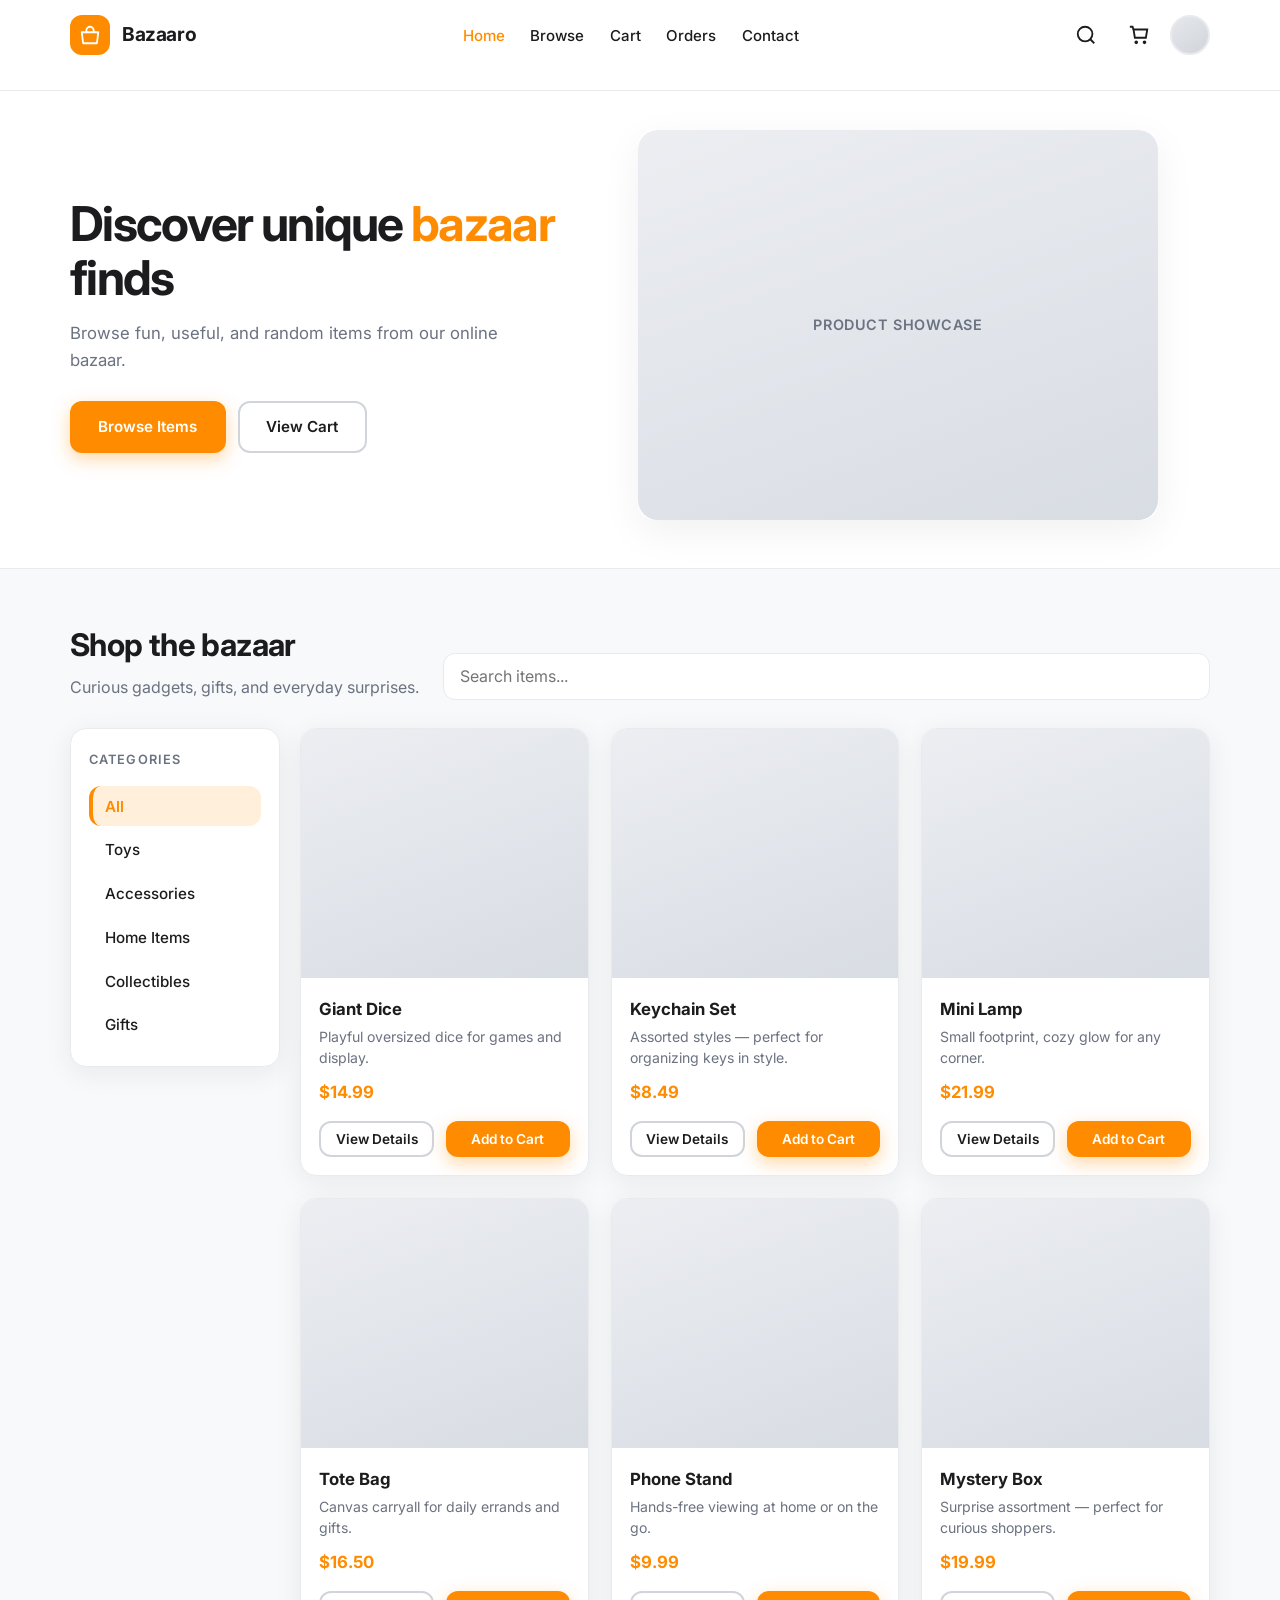
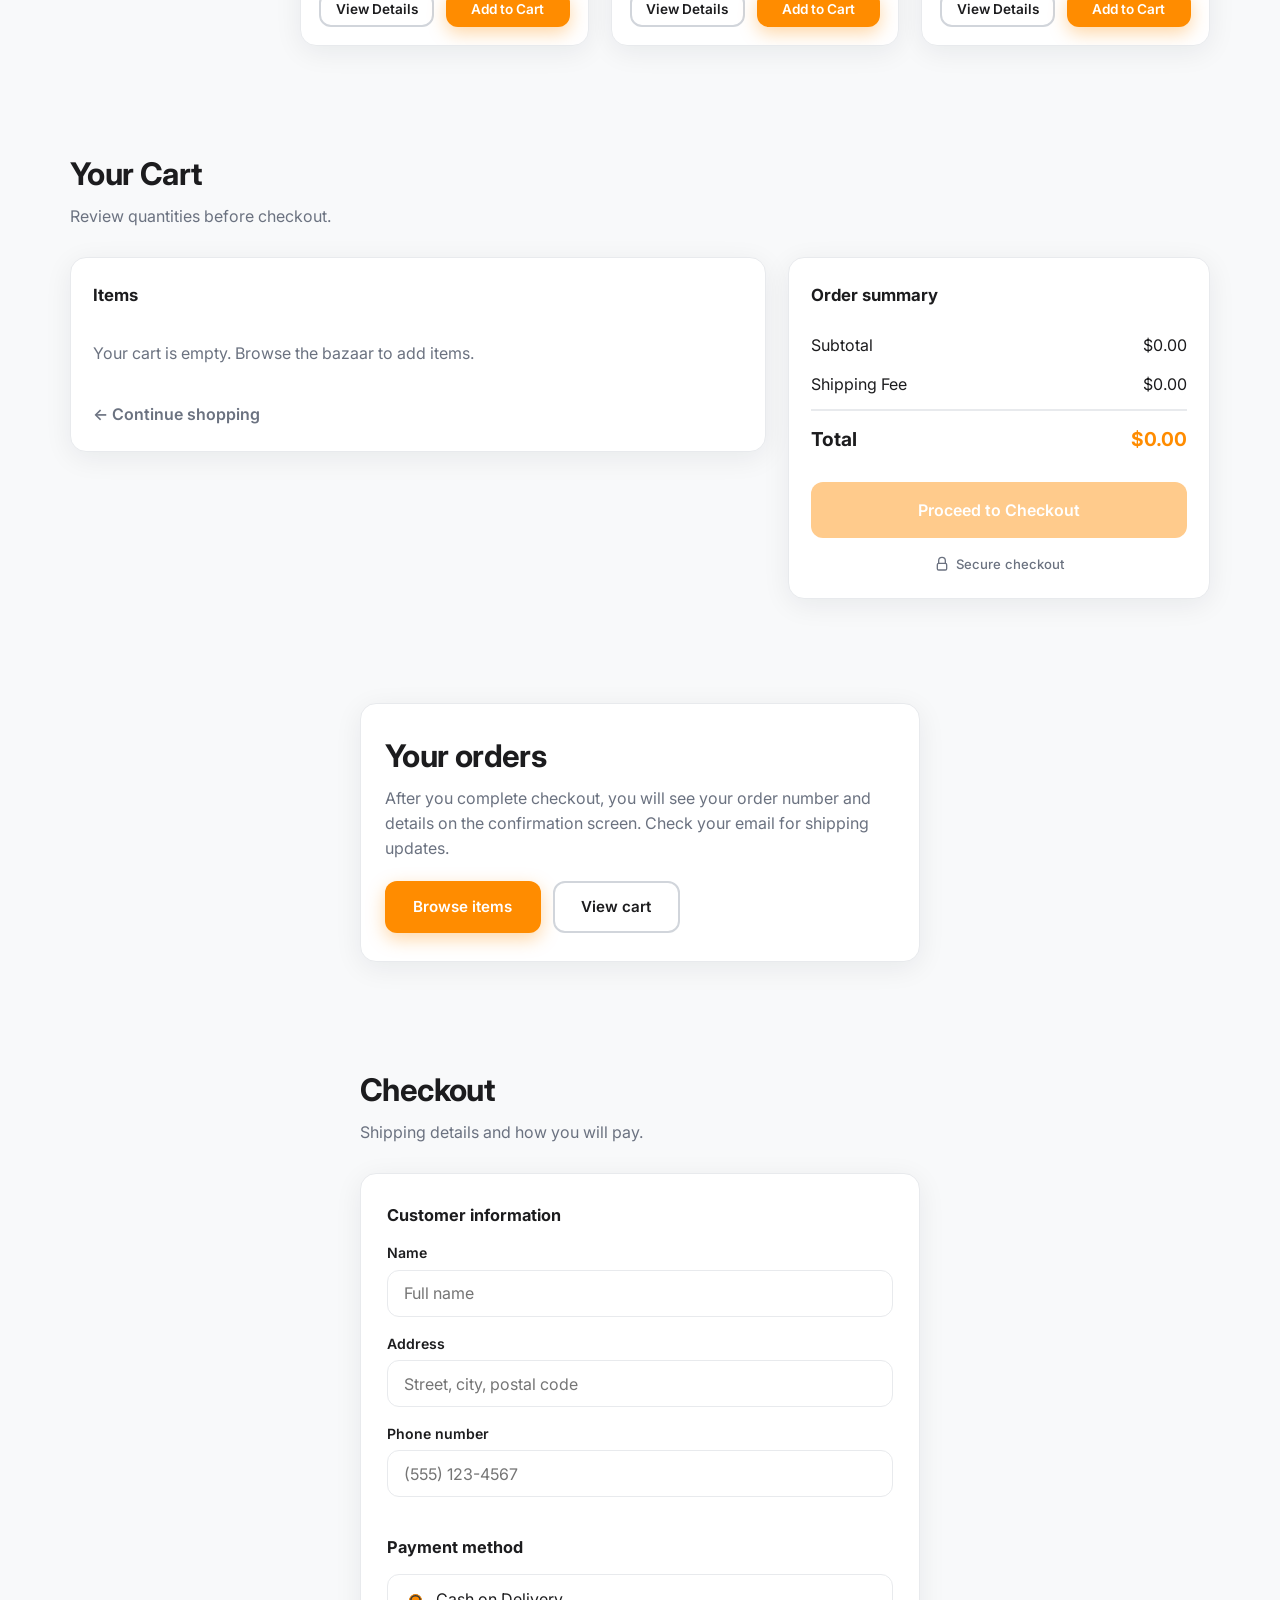
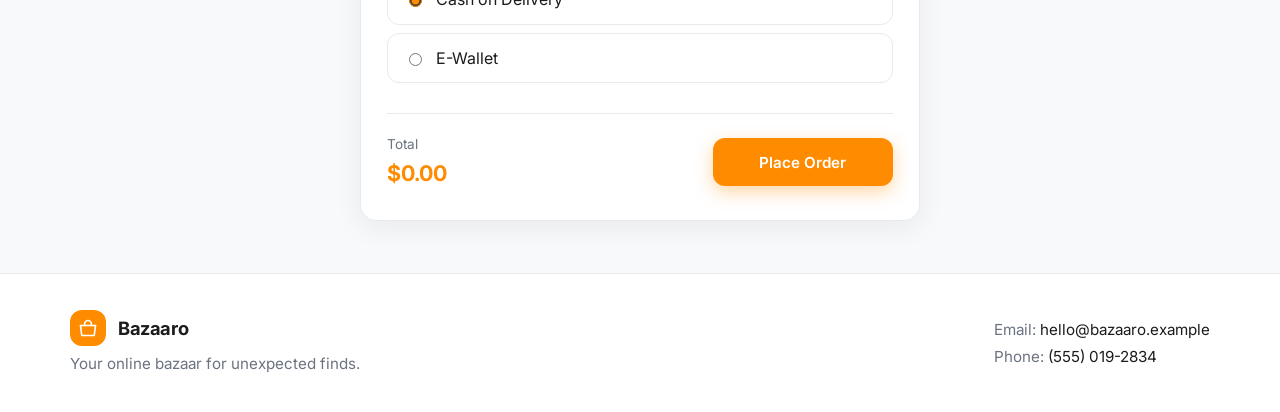
==== index.html @ d5e95b8f "first commit" ====
<!DOCTYPE html>
<html lang="en">
<head>
  <meta charset="UTF-8" />
  <meta name="viewport" content="width=device-width, initial-scale=1.0" />
  <title>Bazaaro — Online Bazaar Marketplace</title>
  <link rel="preconnect" href="https://fonts.googleapis.com" />
  <link rel="preconnect" href="https://fonts.gstatic.com" crossorigin />
  <link href="https://fonts.googleapis.com/css2?family=Inter:wght@400;500;600;700&display=swap" rel="stylesheet" />
  <link rel="stylesheet" href="css/styles.css" />
</head>
<body>
  <!-- ========== Navigation ========== -->
  <header class="site-header">
    <nav class="nav container" aria-label="Main">
      <div class="nav-row flex flex-between flex-center-y">
        <a href="#hero" class="logo-brand flex flex-center-y gap-sm" data-section="hero">
          <span class="logo-icon" aria-hidden="true">
            <svg width="22" height="22" viewBox="0 0 24 24" fill="none" xmlns="http://www.w3.org/2000/svg">
              <path d="M3 9l1.5 12h15L21 9H3z" stroke="currentColor" stroke-width="2" stroke-linejoin="round" fill="none"/>
              <path d="M8 9V7a4 4 0 118 0v2" stroke="currentColor" stroke-width="2" stroke-linecap="round" fill="none"/>
            </svg>
          </span>
          <span class="logo-text">Bazaaro</span>
        </a>

        <button type="button" class="nav-toggle" aria-label="Open menu" aria-expanded="false">
          <span class="nav-toggle-bar"></span>
          <span class="nav-toggle-bar"></span>
          <span class="nav-toggle-bar"></span>
        </button>

        <ul class="nav-links flex flex-center-y">
          <li><a href="#hero" class="nav-link nav-link--active" data-section="hero">Home</a></li>
          <li><a href="#browse" class="nav-link" data-section="browse">Browse</a></li>
          <li><a href="#cart" class="nav-link" data-section="cart">Cart</a></li>
          <li><a href="#orders" class="nav-link" data-section="orders">Orders</a></li>
          <li><a href="#contact" class="nav-link" data-section="contact">Contact</a></li>
        </ul>

        <div class="nav-actions flex flex-center-y gap-action">
          <button type="button" class="icon-btn" id="navSearchBtn" aria-label="Search products">
            <svg width="22" height="22" viewBox="0 0 24 24" fill="none" stroke="currentColor" stroke-width="2" aria-hidden="true">
              <circle cx="11" cy="11" r="8"/><path d="M21 21l-4.35-4.35"/>
            </svg>
          </button>
          <a href="#cart" class="icon-btn icon-btn--cart" data-section="cart" aria-label="Cart">
            <svg width="22" height="22" viewBox="0 0 24 24" fill="none" stroke="currentColor" stroke-width="2" aria-hidden="true">
              <path d="M6 6h15l-1.5 9h-12z"/><circle cx="9" cy="20" r="1"/><circle cx="18" cy="20" r="1"/><path d="M6 6L5 3H2"/>
            </svg>
            <span class="cart-badge hidden" id="cartBadge">0</span>
          </a>
          <span class="avatar-placeholder" title="Profile" role="img" aria-label="User profile placeholder"></span>
        </div>
      </div>
    </nav>
  </header>

  <main>
    <!-- ========== 1. Hero / Dashboard ========== -->
    <section id="hero" class="hero section section--hero">
      <div class="container">
        <div class="hero-inner flex hero-flex">
          <div class="hero-copy">
            <h1 class="hero-title">
              Discover unique <span class="text-accent">bazaar</span> finds
            </h1>
            <p class="hero-subtitle text-muted">
              Browse fun, useful, and random items from our online bazaar.
            </p>
            <div class="hero-actions flex flex-wrap gap-sm">
              <a href="#browse" class="btn btn-primary" data-section="browse">Browse Items</a>
              <a href="#cart" class="btn btn-ghost-dark" data-section="cart">View Cart</a>
            </div>
          </div>
          <div class="hero-visual-wrap">
            <div class="hero-visual card-soft">
              <div class="hero-placeholder placeholder-img" aria-hidden="true">
                <span class="hero-placeholder-label">Product showcase</span>
              </div>
            </div>
          </div>
        </div>
      </div>
    </section>

    <!-- ========== 2. Browse / Products ========== -->
    <section id="browse" class="browse section">
      <div class="container">
        <header class="section-header section-header--row flex flex-between flex-wrap gap-md flex-center-y">
          <div>
            <h2 class="section-title">Shop the bazaar</h2>
            <p class="section-desc text-muted">Curious gadgets, gifts, and everyday surprises.</p>
          </div>
          <div class="browse-toolbar flex flex-wrap gap-sm flex-grow-toolbar">
            <label class="sr-only" for="productSearch">Search products</label>
            <input type="search" id="productSearch" class="input input--search" placeholder="Search items..." autocomplete="off" />
          </div>
        </header>

        <div class="browse-layout grid browse-grid">
          <aside class="categories card-soft">
            <h3 class="categories-title">Categories</h3>
            <ul class="category-list">
              <li><button type="button" class="category-btn is-active" data-filter="all">All</button></li>
              <li><button type="button" class="category-btn" data-filter="toys">Toys</button></li>
              <li><button type="button" class="category-btn" data-filter="accessories">Accessories</button></li>
              <li><button type="button" class="category-btn" data-filter="home">Home Items</button></li>
              <li><button type="button" class="category-btn" data-filter="collectibles">Collectibles</button></li>
              <li><button type="button" class="category-btn" data-filter="gifts">Gifts</button></li>
            </ul>
          </aside>

          <div class="menu-grid grid menu-cards" id="productGrid">
            <article
              class="product-card card-soft"
              data-id="p1"
              data-category="toys"
              data-name="Giant Dice"
              data-price="14.99"
              data-desc="Oversized colorful dice — great for board-game nights, classroom fun, or quirky shelf decor. Lightweight and easy to spot across the room."
            >
              <div class="product-card-media placeholder-img placeholder-img--card" aria-hidden="true"></div>
              <div class="product-card-body">
                <h3 class="product-name">Giant Dice</h3>
                <p class="product-desc">Playful oversized dice for games and display.</p>
                <p class="product-price">$14.99</p>
                <div class="product-actions flex flex-wrap gap-sm">
                  <button type="button" class="btn btn-ghost-dark btn-sm view-details">View Details</button>
                  <button type="button" class="btn btn-primary btn-sm btn-flex add-to-cart" data-id="p1" data-name="Giant Dice" data-price="14.99">Add to Cart</button>
                </div>
              </div>
            </article>

            <article
              class="product-card card-soft"
              data-id="p2"
              data-category="accessories"
              data-name="Keychain Set"
              data-price="8.49"
              data-desc="A mixed set of durable metal and enamel keychains. Clip them to bags, keys, or lanyards — each set is a little different for that bazaar surprise."
            >
              <div class="product-card-media placeholder-img placeholder-img--card" aria-hidden="true"></div>
              <div class="product-card-body">
                <h3 class="product-name">Keychain Set</h3>
                <p class="product-desc">Assorted styles — perfect for organizing keys in style.</p>
                <p class="product-price">$8.49</p>
                <div class="product-actions flex flex-wrap gap-sm">
                  <button type="button" class="btn btn-ghost-dark btn-sm view-details">View Details</button>
                  <button type="button" class="btn btn-primary btn-sm btn-flex add-to-cart" data-id="p2" data-name="Keychain Set" data-price="8.49">Add to Cart</button>
                </div>
              </div>
            </article>

            <article
              class="product-card card-soft"
              data-id="p3"
              data-category="home"
              data-name="Mini Lamp"
              data-price="21.99"
              data-desc="Compact LED desk lamp with adjustable neck. Warm light for reading, crafting, or late-night browsing — fits small desks and nightstands."
            >
              <div class="product-card-media placeholder-img placeholder-img--card" aria-hidden="true"></div>
              <div class="product-card-body">
                <h3 class="product-name">Mini Lamp</h3>
                <p class="product-desc">Small footprint, cozy glow for any corner.</p>
                <p class="product-price">$21.99</p>
                <div class="product-actions flex flex-wrap gap-sm">
                  <button type="button" class="btn btn-ghost-dark btn-sm view-details">View Details</button>
                  <button type="button" class="btn btn-primary btn-sm btn-flex add-to-cart" data-id="p3" data-name="Mini Lamp" data-price="21.99">Add to Cart</button>
                </div>
              </div>
            </article>

            <article
              class="product-card card-soft"
              data-id="p4"
              data-category="gifts"
              data-name="Tote Bag"
              data-price="16.50"
              data-desc="Sturdy canvas tote with reinforced handles. Great for market runs, library trips, or gifting — simple design that goes with everything."
            >
              <div class="product-card-media placeholder-img placeholder-img--card" aria-hidden="true"></div>
              <div class="product-card-body">
                <h3 class="product-name">Tote Bag</h3>
                <p class="product-desc">Canvas carryall for daily errands and gifts.</p>
                <p class="product-price">$16.50</p>
                <div class="product-actions flex flex-wrap gap-sm">
                  <button type="button" class="btn btn-ghost-dark btn-sm view-details">View Details</button>
                  <button type="button" class="btn btn-primary btn-sm btn-flex add-to-cart" data-id="p4" data-name="Tote Bag" data-price="16.50">Add to Cart</button>
                </div>
              </div>
            </article>

            <article
              class="product-card card-soft"
              data-id="p5"
              data-category="accessories"
              data-name="Phone Stand"
              data-price="9.99"
              data-desc="Foldable phone stand with non-slip base. Prop your device for video calls, recipes, or streaming — folds flat for travel."
            >
              <div class="product-card-media placeholder-img placeholder-img--card" aria-hidden="true"></div>
              <div class="product-card-body">
                <h3 class="product-name">Phone Stand</h3>
                <p class="product-desc">Hands-free viewing at home or on the go.</p>
                <p class="product-price">$9.99</p>
                <div class="product-actions flex flex-wrap gap-sm">
                  <button type="button" class="btn btn-ghost-dark btn-sm view-details">View Details</button>
                  <button type="button" class="btn btn-primary btn-sm btn-flex add-to-cart" data-id="p5" data-name="Phone Stand" data-price="9.99">Add to Cart</button>
                </div>
              </div>
            </article>

            <article
              class="product-card card-soft"
              data-id="p6"
              data-category="collectibles"
              data-name="Mystery Box"
              data-price="19.99"
              data-desc="A sealed surprise box of bazaar odds and ends — small gadgets, stickers, or trinkets. Part of the fun is not knowing exactly what you will get!"
            >
              <div class="product-card-media placeholder-img placeholder-img--card" aria-hidden="true"></div>
              <div class="product-card-body">
                <h3 class="product-name">Mystery Box</h3>
                <p class="product-desc">Surprise assortment — perfect for curious shoppers.</p>
                <p class="product-price">$19.99</p>
                <div class="product-actions flex flex-wrap gap-sm">
                  <button type="button" class="btn btn-ghost-dark btn-sm view-details">View Details</button>
                  <button type="button" class="btn btn-primary btn-sm btn-flex add-to-cart" data-id="p6" data-name="Mystery Box" data-price="19.99">Add to Cart</button>
                </div>
              </div>
            </article>
          </div>
        </div>
      </div>
    </section>

    <!-- ========== 3. Product details modal ========== -->
    <div class="modal hidden" id="productModal" role="dialog" aria-modal="true" aria-labelledby="modalProductTitle" aria-hidden="true">
      <div class="modal-backdrop" id="modalBackdrop" tabindex="-1"></div>
      <div class="modal-panel card-soft">
        <button type="button" class="modal-close" id="modalClose" aria-label="Close details">&times;</button>
        <div class="modal-grid">
          <div class="modal-image placeholder-img placeholder-img--modal" id="modalImage" aria-hidden="true"></div>
          <div class="modal-content">
            <h2 class="modal-title" id="modalProductTitle">Product</h2>
            <p class="modal-desc text-muted" id="modalProductDesc"></p>
            <p class="modal-price text-accent" id="modalProductPrice"></p>
            <div class="modal-qty-row flex flex-center-y gap-sm">
              <span class="text-muted modal-qty-label">Quantity</span>
              <div class="qty-row modal-qty-controls">
                <button type="button" class="qty-btn" id="modalQtyDec" aria-label="Decrease quantity">−</button>
                <span class="qty-val" id="modalQtyVal">1</span>
                <button type="button" class="qty-btn" id="modalQtyInc" aria-label="Increase quantity">+</button>
              </div>
            </div>
            <button type="button" class="btn btn-primary btn-block" id="modalAddToCart">Add to Cart</button>
          </div>
        </div>
      </div>
    </div>

    <!-- ========== 4. Cart ========== -->
    <section id="cart" class="cart section section-alt">
      <div class="container">
        <header class="section-header">
          <h2 class="section-title">Your Cart</h2>
          <p class="section-desc text-muted">Review quantities before checkout.</p>
        </header>

        <div class="cart-layout grid cart-grid">
          <div class="cart-panel card-soft">
            <h3 class="panel-title">Items</h3>
            <ul class="cart-list" id="cartList">
              <li class="cart-empty text-muted" id="cartEmpty">Your cart is empty. Browse the bazaar to add items.</li>
            </ul>
            <a href="#browse" class="continue-browse link-back" data-section="browse">← Continue shopping</a>
          </div>

          <aside class="cart-summary card-soft">
            <h3 class="panel-title">Order summary</h3>
            <dl class="summary-rows">
              <div class="summary-row flex flex-between">
                <dt>Subtotal</dt>
                <dd id="subtotalDisplay">$0.00</dd>
              </div>
              <div class="summary-row flex flex-between">
                <dt>Shipping Fee</dt>
                <dd id="shippingDisplay">$0.00</dd>
              </div>
              <div class="summary-row summary-row--total flex flex-between">
                <dt>Total</dt>
                <dd id="totalDisplay">$0.00</dd>
              </div>
            </dl>
            <button type="button" class="btn btn-primary btn-block btn-checkout-lg" id="proceedCheckout">Proceed to Checkout</button>
            <p class="secure-checkout flex flex-center-y gap-xs">
              <svg width="16" height="16" viewBox="0 0 24 24" fill="none" stroke="currentColor" stroke-width="2" aria-hidden="true">
                <rect x="5" y="11" width="14" height="10" rx="2"/><path d="M7 11V7a5 5 0 0110 0v4"/>
              </svg>
              Secure checkout
            </p>
          </aside>
        </div>
      </div>
    </section>

    <!-- ========== 5. Orders (placeholder hub) ========== -->
    <section id="orders" class="orders section">
      <div class="container container--checkout">
        <div class="orders-card card-soft">
          <h2 class="section-title">Your orders</h2>
          <p class="text-muted orders-text">
            After you complete checkout, you will see your order number and details on the confirmation screen. Check your email for shipping updates.
          </p>
          <div class="flex flex-wrap gap-sm">
            <a href="#browse" class="btn btn-primary" data-section="browse">Browse items</a>
            <a href="#cart" class="btn btn-ghost-dark" data-section="cart">View cart</a>
          </div>
        </div>
      </div>
    </section>

    <!-- ========== 6. Checkout ========== -->
    <section id="checkout" class="checkout section section-alt">
      <div class="container container--checkout">
        <header class="section-header">
          <h2 class="section-title">Checkout</h2>
          <p class="section-desc text-muted">Shipping details and how you will pay.</p>
        </header>

        <form class="checkout-form card-soft" id="checkoutForm" novalidate>
          <fieldset class="form-fieldset">
            <legend class="fieldset-legend">Customer information</legend>
            <div class="form-group">
              <label for="customerName">Name</label>
              <input type="text" id="customerName" name="name" class="input" placeholder="Full name" required autocomplete="name" />
            </div>
            <div class="form-group">
              <label for="customerAddress">Address</label>
              <input type="text" id="customerAddress" name="address" class="input" placeholder="Street, city, postal code" required autocomplete="street-address" />
            </div>
            <div class="form-group">
              <label for="customerPhone">Phone number</label>
              <input type="tel" id="customerPhone" name="phone" class="input" placeholder="(555) 123-4567" required autocomplete="tel" />
            </div>
          </fieldset>

          <fieldset class="form-fieldset payment-fieldset">
            <legend class="fieldset-legend">Payment method</legend>
            <label class="radio-row">
              <input type="radio" name="payment" value="cash" checked />
              <span>Cash on Delivery</span>
            </label>
            <label class="radio-row">
              <input type="radio" name="payment" value="wallet" />
              <span>E-Wallet</span>
            </label>
          </fieldset>

          <div class="checkout-footer flex flex-between flex-wrap gap-md flex-center-y">
            <div class="checkout-total-pill">
              <span class="text-muted checkout-total-label">Total</span>
              <strong class="checkout-total-value text-accent" id="checkoutTotalDisplay">$0.00</strong>
            </div>
            <button type="submit" class="btn btn-primary btn-place-order">Place Order</button>
          </div>
        </form>
      </div>
    </section>

    <!-- ========== 7. Order confirmation ========== -->
    <section id="confirmation" class="confirmation section hidden" aria-live="polite">
      <div class="container container--confirm">
        <div class="confirmation-card card-soft text-center">
          <div class="confirmation-icon" aria-hidden="true">
            <svg width="36" height="36" viewBox="0 0 24 24" fill="none" stroke="currentColor" stroke-width="3" stroke-linecap="round" stroke-linejoin="round">
              <polyline points="20 6 9 17 4 12"/>
            </svg>
          </div>
          <h2 class="confirmation-title">Order Confirmed!</h2>
          <p class="confirmation-msg text-muted" id="confirmationThankYou">Thank you for shopping at Bazaaro.</p>

          <div class="order-details-box text-left">
            <h3 class="order-details-heading">Order summary</h3>
            <dl class="order-details-list">
              <div class="order-detail-row flex flex-between">
                <dt>Order number</dt>
                <dd id="orderNumberDisplay">—</dd>
              </div>
              <div class="order-detail-row flex flex-between order-detail-row--emphasis">
                <dt>Total</dt>
                <dd class="text-accent" id="confirmTotal">$0.00</dd>
              </div>
            </dl>
            <h3 class="order-details-heading order-details-heading--sub">Ship to</h3>
            <div class="confirm-customer text-muted" id="confirmCustomerBlock">
              <p id="confirmCustomerName"></p>
              <p id="confirmCustomerAddress"></p>
              <p id="confirmCustomerPhone"></p>
            </div>
          </div>

          <button type="button" class="btn btn-primary" id="backHome">Back to Home</button>
        </div>
      </div>
    </section>

    <!-- ========== Footer / Contact ========== -->
    <footer id="contact" class="footer section">
      <div class="container footer-inner flex flex-between flex-wrap gap-md flex-center-y">
        <div>
          <strong class="logo-brand logo-brand--footer flex flex-center-y gap-sm">
            <span class="logo-icon" aria-hidden="true">
              <svg width="20" height="20" viewBox="0 0 24 24" fill="none" xmlns="http://www.w3.org/2000/svg">
                <path d="M3 9l1.5 12h15L21 9H3z" stroke="currentColor" stroke-width="2" stroke-linejoin="round" fill="none"/>
                <path d="M8 9V7a4 4 0 118 0v2" stroke="currentColor" stroke-width="2" stroke-linecap="round" fill="none"/>
              </svg>
            </span>
            <span class="logo-text">Bazaaro</span>
          </strong>
          <p class="text-muted footer-tag">Your online bazaar for unexpected finds.</p>
        </div>
        <div class="footer-contact">
          <p><span class="text-muted">Email:</span> hello@bazaaro.example</p>
          <p><span class="text-muted">Phone:</span> (555) 019-2834</p>
        </div>
      </div>
    </footer>
  </main>

  <script src="js/script.js"></script>
</body>
</html>
---- css/styles.css ----
/* ============================================
   Bazaaro — bazaar / marketplace template
   White cards, light gray page bg, orange accent
   ============================================ */

:root {
  --color-bg: #f8f9fa;
  --color-bg-elevated: #ffffff;
  --color-border: #e8eaed;
  --color-text: #1c1c1e;
  --color-muted: #6b7280;
  --color-accent: #ff8c00;
  --color-accent-hover: #e67e00;
  --color-accent-soft: rgba(255, 140, 0, 0.14);
  --color-success: #22c55e;
  --color-success-soft: #ecfdf5;
  --shadow-soft: 0 6px 28px rgba(17, 24, 39, 0.07);
  --shadow-card: 0 12px 40px rgba(17, 24, 39, 0.06);
  --radius-sm: 12px;
  --radius-md: 16px;
  --radius-lg: 20px;
  --font-sans: "Inter", system-ui, -apple-system, "Segoe UI", Roboto, sans-serif;
  /* Total fixed header height = top pad + nav row + bottom pad (used for body offset, sticky offsets) */
  --header-pad-top: 14px;
  --header-pad-bottom: 12px;
  --header-nav-min: 64px;
  --header-h: calc(var(--header-pad-top) + var(--header-nav-min) + var(--header-pad-bottom));
}

*,
*::before,
*::after {
  box-sizing: border-box;
}

html {
  scroll-behavior: smooth;
}

body {
  margin: 0;
  font-family: var(--font-sans);
  font-size: 1rem;
  line-height: 1.55;
  color: var(--color-text);
  background: var(--color-bg);
  padding-top: var(--header-h);
}

/* ---------- Utilities ---------- */
.container {
  width: min(1140px, 100% - 2rem);
  margin-inline: auto;
}

.container--narrow {
  width: min(440px, 100% - 2rem);
}

.container--checkout {
  width: min(560px, 100% - 2rem);
}

.container--confirm {
  width: min(520px, 100% - 2rem);
}

.section {
  padding-block: 3.25rem;
}

.section--hero {
  padding-block: 2.5rem 3rem;
  background: var(--color-bg-elevated);
  border-bottom: 1px solid var(--color-border);
}

.section-alt {
  background: var(--color-bg);
}

.flex {
  display: flex;
}

.flex-between {
  justify-content: space-between;
}

.flex-center-y {
  align-items: center;
}

.flex-wrap {
  flex-wrap: wrap;
}

.justify-center {
  justify-content: center;
}

.gap-sm {
  gap: 0.75rem;
}

.gap-md {
  gap: 1.5rem;
}

.gap-xs {
  gap: 0.35rem;
}

.gap-action {
  gap: 0.65rem;
}

.flex-grow-toolbar {
  flex: 1 1 260px;
  justify-content: flex-end;
  min-width: min(100%, 280px);
}

.grid {
  display: grid;
}

.text-muted {
  color: var(--color-muted);
}

.text-accent {
  color: var(--color-accent);
}

.text-center {
  text-align: center;
}

.text-left {
  text-align: left;
}

.hidden {
  display: none !important;
}

.sr-only {
  position: absolute;
  width: 1px;
  height: 1px;
  padding: 0;
  margin: -1px;
  overflow: hidden;
  clip: rect(0, 0, 0, 0);
  white-space: nowrap;
  border: 0;
}

/* ---------- Cards ---------- */
.card-soft {
  background: var(--color-bg-elevated);
  border-radius: var(--radius-md);
  box-shadow: var(--shadow-soft);
  border: 1px solid var(--color-border);
}

/* ---------- Header ---------- */
.site-header {
  position: fixed;
  top: 0;
  left: 0;
  right: 0;
  z-index: 100;
  background: rgba(255, 255, 255, 0.96);
  backdrop-filter: blur(12px);
  border-bottom: 1px solid var(--color-border);
  padding: var(--header-pad-top) 0 var(--header-pad-bottom);
}

.nav {
  min-height: var(--header-nav-min);
}

.nav-row {
  position: relative;
  width: 100%;
  display: grid;
  grid-template-columns: auto 1fr auto;
  align-items: center;
  gap: 1rem 1.5rem;
}

.logo-brand {
  text-decoration: none;
  color: inherit;
  font-weight: 700;
  font-size: 1.2rem;
  letter-spacing: -0.02em;
}

.logo-icon {
  display: inline-flex;
  align-items: center;
  justify-content: center;
  width: 40px;
  height: 40px;
  border-radius: var(--radius-sm);
  background: var(--color-accent);
  color: #fff;
}

.logo-icon svg {
  display: block;
}

.logo-text {
  color: var(--color-text);
}

.logo-brand:hover .logo-text {
  color: var(--color-accent);
}

.nav-links {
  list-style: none;
  margin: 0;
  padding: 0;
  justify-self: center;
  gap: clamp(0.75rem, 2vw, 2rem);
}

.nav-link {
  color: var(--color-text);
  text-decoration: none;
  font-weight: 500;
  font-size: 0.94rem;
}

.nav-link:hover {
  color: var(--color-accent);
}

.nav-link--active {
  color: var(--color-accent);
}

.nav-actions {
  justify-self: end;
}

.icon-btn {
  display: inline-flex;
  align-items: center;
  justify-content: center;
  width: 42px;
  height: 42px;
  border: none;
  border-radius: var(--radius-sm);
  background: transparent;
  color: var(--color-text);
  cursor: pointer;
  text-decoration: none;
  position: relative;
  transition: background 0.15s, color 0.15s;
}

.icon-btn:hover {
  background: var(--color-bg);
  color: var(--color-accent);
}

.icon-btn--cart {
  border: 1px solid transparent;
}

.cart-badge {
  position: absolute;
  top: 4px;
  right: 2px;
  min-width: 18px;
  height: 18px;
  padding: 0 5px;
  font-size: 0.65rem;
  font-weight: 700;
  line-height: 18px;
  text-align: center;
  color: #fff;
  background: var(--color-accent);
  border-radius: 999px;
}

.avatar-placeholder {
  width: 40px;
  height: 40px;
  border-radius: 50%;
  background: linear-gradient(145deg, #e5e7eb, #d1d5db);
  border: 2px solid var(--color-border);
  flex-shrink: 0;
}

.nav-toggle {
  display: none;
  flex-direction: column;
  justify-content: center;
  gap: 6px;
  padding: 0.5rem;
  background: transparent;
  border: none;
  cursor: pointer;
  grid-column: 2;
  justify-self: end;
}

.nav-toggle-bar {
  width: 22px;
  height: 2px;
  background: var(--color-text);
  border-radius: 2px;
  transition: transform 0.2s, opacity 0.2s;
}

.nav-toggle[aria-expanded="true"] .nav-toggle-bar:nth-child(1) {
  transform: translateY(8px) rotate(45deg);
}

.nav-toggle[aria-expanded="true"] .nav-toggle-bar:nth-child(2) {
  opacity: 0;
}

.nav-toggle[aria-expanded="true"] .nav-toggle-bar:nth-child(3) {
  transform: translateY(-8px) rotate(-45deg);
}

/* ---------- Buttons ---------- */
.btn {
  display: inline-flex;
  align-items: center;
  justify-content: center;
  padding: 0.78rem 1.65rem;
  font-size: 0.95rem;
  font-weight: 600;
  font-family: inherit;
  border-radius: var(--radius-sm);
  border: 2px solid transparent;
  cursor: pointer;
  text-decoration: none;
  transition: background 0.2s, color 0.2s, border-color 0.2s, box-shadow 0.2s;
}

.btn-primary {
  background: var(--color-accent);
  color: #fff;
  box-shadow: 0 6px 18px rgba(255, 140, 0, 0.35);
}

.btn-primary:hover {
  background: var(--color-accent-hover);
}

.btn-ghost-dark {
  background: var(--color-bg-elevated);
  color: var(--color-text);
  border-color: #d1d5db;
  box-shadow: none;
}

.btn-ghost-dark:hover {
  border-color: var(--color-text);
  background: var(--color-bg);
}

.btn-outline-wide {
  background: var(--color-bg-elevated);
  color: var(--color-text);
  border-color: var(--color-border);
  min-width: 200px;
  box-shadow: none;
}

.btn-outline-wide:hover {
  border-color: var(--color-accent);
  color: var(--color-accent);
}

.btn-block {
  width: 100%;
}

.btn-checkout-lg {
  padding-block: 1rem;
  font-size: 1rem;
}

.btn-place-order {
  min-width: 180px;
}

.btn:disabled {
  opacity: 0.45;
  cursor: not-allowed;
  box-shadow: none;
}

.btn-sm {
  padding: 0.5rem 0.9rem;
  font-size: 0.85rem;
}

.product-actions .btn-flex {
  flex: 1 1 auto;
  min-width: 0;
}

.link-back {
  display: inline-block;
  margin-top: 1.25rem;
  font-weight: 600;
  color: var(--color-muted);
  text-decoration: none;
}

.link-back:hover {
  color: var(--color-accent);
}

.link-text {
  margin-top: 1rem;
  padding: 0.25rem;
  font-family: inherit;
  font-size: 0.95rem;
  font-weight: 600;
  color: var(--color-accent);
  background: none;
  border: none;
  cursor: pointer;
  text-decoration: underline;
  text-underline-offset: 4px;
}

.link-text:hover {
  color: var(--color-accent-hover);
}

/* ---------- Hero ---------- */
.hero-flex {
  flex-direction: column;
  gap: 2rem;
  align-items: stretch;
}

@media (min-width: 960px) {
  .hero-flex {
    flex-direction: row;
    align-items: center;
    gap: 3rem;
  }

  .hero-copy {
    flex: 1;
    max-width: 520px;
  }

  .hero-visual-wrap {
    flex: 1;
    max-width: 520px;
  }
}

.hero-title {
  font-size: clamp(2.1rem, 4.5vw, 3rem);
  line-height: 1.12;
  letter-spacing: -0.035em;
  margin: 0 0 1rem;
  font-weight: 700;
}

.hero-subtitle {
  font-size: 1.05rem;
  max-width: 42ch;
  margin: 0 0 1.75rem;
}

.hero-visual {
  position: relative;
  padding: 0;
  overflow: visible;
  border: none;
  box-shadow: var(--shadow-card);
}

.hero-placeholder {
  display: flex;
  align-items: center;
  justify-content: center;
  width: 100%;
  border-radius: var(--radius-lg);
  aspect-ratio: 4 / 3;
  min-height: 240px;
}

.hero-placeholder-label {
  font-size: 0.9rem;
  font-weight: 600;
  color: var(--color-muted);
  letter-spacing: 0.04em;
  text-transform: uppercase;
}

/* ---------- Placeholders ---------- */
.placeholder-img {
  background: linear-gradient(160deg, #eceef2 0%, #d8dce3 100%);
}

.placeholder-img--card {
  aspect-ratio: 1.15 / 1;
  width: 100%;
  border-radius: var(--radius-sm) var(--radius-sm) 0 0;
}

.placeholder-img--modal {
  aspect-ratio: 1 / 1;
  width: 100%;
  border-radius: var(--radius-md);
  min-height: 200px;
}

/* ---------- Section headers ---------- */
.section-header {
  margin-bottom: 1.75rem;
}

.section-header--row {
  align-items: flex-end;
}

.section-title {
  font-size: clamp(1.55rem, 2.8vw, 1.95rem);
  margin: 0 0 0.35rem;
  letter-spacing: -0.02em;
  font-weight: 700;
}

.section-desc {
  margin: 0;
  max-width: 52ch;
}

/* ---------- Browse toolbar ---------- */
.browse-toolbar .input--search {
  flex: 1 1 220px;
  min-width: 0;
}

.input--select {
  flex: 0 1 200px;
  cursor: pointer;
  appearance: none;
  background-image: url("data:image/svg+xml,%3Csvg xmlns='http://www.w3.org/2000/svg' width='16' height='16' fill='%236b7280' viewBox='0 0 16 16'%3E%3Cpath d='M8 11L3 6h10l-5 5z'/%3E%3C/svg%3E");
  background-repeat: no-repeat;
  background-position: right 12px center;
  padding-right: 2.25rem;
}

/* ---------- Browse layout ---------- */
.browse-grid {
  grid-template-columns: 1fr;
  gap: 1.25rem;
}

@media (min-width: 820px) {
  .browse-grid {
    grid-template-columns: 210px 1fr;
    align-items: start;
  }

  .categories {
    position: sticky;
    top: calc(var(--header-h) + 1rem);
  }
}

.categories {
  padding: 1.35rem 1.15rem;
}

.categories-title {
  font-size: 0.8rem;
  text-transform: uppercase;
  letter-spacing: 0.08em;
  color: var(--color-muted);
  margin: 0 0 1rem;
  font-weight: 600;
}

.category-list {
  list-style: none;
  margin: 0;
  padding: 0;
  display: flex;
  flex-direction: column;
  gap: 0.25rem;
}

.category-btn {
  width: 100%;
  text-align: left;
  padding: 0.65rem 0.85rem 0.65rem 0.75rem;
  font-family: inherit;
  font-size: 0.95rem;
  font-weight: 500;
  border: none;
  border-left: 4px solid transparent;
  border-radius: var(--radius-sm);
  background: transparent;
  color: var(--color-text);
  cursor: pointer;
  transition: background 0.15s, color 0.15s, border-color 0.15s;
}

.category-btn:hover {
  background: rgba(0, 0, 0, 0.03);
}

.category-btn.is-active {
  border-left-color: var(--color-accent);
  background: var(--color-accent-soft);
  color: var(--color-accent);
  font-weight: 600;
}

.menu-cards {
  grid-template-columns: repeat(auto-fill, minmax(230px, 1fr));
  gap: 1.35rem;
}

.product-card {
  position: relative;
  padding: 0;
  overflow: hidden;
  display: flex;
  flex-direction: column;
  transition: transform 0.2s, box-shadow 0.2s;
  cursor: pointer;
}

.product-card:hover {
  transform: translateY(-4px);
  box-shadow: var(--shadow-card);
}

.product-card.is-hidden {
  display: none;
}

.product-card-body {
  padding: 1.1rem 1.15rem 1.15rem;
  display: flex;
  flex-direction: column;
  flex: 1;
}

.product-name {
  font-size: 1.05rem;
  margin: 0 0 0.35rem;
  font-weight: 700;
}

.product-desc {
  font-size: 0.88rem;
  color: var(--color-muted);
  margin: 0 0 0.65rem;
  line-height: 1.45;
  flex: 1;
}

.product-price {
  font-weight: 700;
  color: var(--color-accent);
  margin: 0 0 1rem;
  font-size: 1.05rem;
}

.product-actions {
  margin-top: auto;
}

.product-actions .btn {
  cursor: pointer;
}

/* ---------- Product modal ---------- */
.modal {
  position: fixed;
  inset: 0;
  z-index: 200;
  display: flex;
  align-items: center;
  justify-content: center;
  padding: 1rem;
}

.modal.hidden {
  display: none !important;
}

.modal-backdrop {
  position: absolute;
  inset: 0;
  background: rgba(15, 23, 42, 0.45);
  backdrop-filter: blur(4px);
}

.modal-panel {
  position: relative;
  z-index: 1;
  width: min(640px, 100%);
  max-height: calc(100vh - 2rem);
  overflow-y: auto;
  padding: 1.5rem 1.5rem 1.75rem;
}

.modal-close {
  position: absolute;
  top: 0.65rem;
  right: 0.75rem;
  width: 40px;
  height: 40px;
  border: none;
  border-radius: var(--radius-sm);
  background: var(--color-bg);
  color: var(--color-text);
  font-size: 1.5rem;
  line-height: 1;
  cursor: pointer;
  transition: background 0.15s, color 0.15s;
}

.modal-close:hover {
  background: var(--color-accent-soft);
  color: var(--color-accent);
}

.modal-grid {
  display: grid;
  gap: 1.25rem;
  padding-top: 0.5rem;
}

@media (min-width: 600px) {
  .modal-grid {
    grid-template-columns: 1fr 1fr;
    align-items: start;
  }
}

.modal-title {
  margin: 0 0 0.65rem;
  font-size: 1.35rem;
  font-weight: 700;
  letter-spacing: -0.02em;
}

.modal-desc {
  margin: 0 0 1rem;
  font-size: 0.95rem;
  line-height: 1.5;
}

.modal-price {
  font-size: 1.25rem;
  font-weight: 700;
  margin: 0 0 1rem;
}

.modal-qty-row {
  margin-bottom: 1rem;
}

.modal-qty-label {
  font-size: 0.9rem;
  font-weight: 500;
}

.modal-qty-controls {
  border: 1px solid var(--color-border);
}

/* ---------- Orders hub ---------- */
.orders-card {
  padding: 1.75rem 1.5rem;
}

.orders-text {
  margin: 0 0 1.25rem;
  max-width: 52ch;
  line-height: 1.55;
}

/* ---------- Cart ---------- */
.cart-grid {
  grid-template-columns: 1fr;
  gap: 1.35rem;
}

@media (min-width: 880px) {
  .cart-grid {
    grid-template-columns: 1.65fr 1fr;
    align-items: start;
  }
}

.cart-panel,
.cart-summary {
  padding: 1.5rem 1.35rem;
}

.panel-title {
  font-size: 1.05rem;
  margin: 0 0 1.1rem;
  font-weight: 700;
}

.cart-list {
  list-style: none;
  margin: 0;
  padding: 0;
}

.cart-empty {
  padding: 1rem 0;
}

.cart-item {
  display: grid;
  grid-template-columns: 56px 1fr auto auto auto;
  gap: 0.85rem 1rem;
  align-items: center;
  padding: 1rem 0;
  border-bottom: 1px solid var(--color-border);
}

@media (max-width: 600px) {
  .cart-item {
    grid-template-columns: 48px 1fr;
    grid-template-rows: auto auto;
  }

  .cart-item .qty-row {
    grid-column: 2;
  }

  .cart-line-total {
    grid-column: 2;
    justify-self: start;
  }

  .cart-remove {
    grid-column: 2;
    justify-self: end;
    grid-row: 1;
    align-self: start;
  }
}

.cart-item:last-child {
  border-bottom: none;
}

.cart-thumb {
  width: 56px;
  height: 56px;
  border-radius: var(--radius-sm);
  flex-shrink: 0;
}

.cart-item-info {
  min-width: 0;
}

.cart-item-name {
  font-weight: 700;
  margin: 0 0 0.2rem;
  font-size: 0.98rem;
}

.cart-item-unit {
  margin: 0;
  font-size: 0.88rem;
}

.qty-row {
  display: inline-flex;
  align-items: center;
  gap: 0.35rem;
  border: 1px solid var(--color-border);
  border-radius: var(--radius-sm);
  padding: 2px;
  background: var(--color-bg);
}

.qty-btn {
  width: 32px;
  height: 32px;
  border-radius: 8px;
  border: none;
  background: var(--color-bg-elevated);
  font-size: 1rem;
  line-height: 1;
  cursor: pointer;
  color: var(--color-text);
  transition: background 0.15s, color 0.15s;
}

.qty-btn:hover {
  background: var(--color-accent-soft);
  color: var(--color-accent);
}

.qty-val {
  min-width: 1.75rem;
  text-align: center;
  font-weight: 600;
  font-size: 0.95rem;
}

.cart-line-total {
  font-weight: 700;
  font-size: 0.98rem;
  min-width: 4rem;
  text-align: right;
}

.cart-remove {
  display: inline-flex;
  align-items: center;
  justify-content: center;
  width: 38px;
  height: 38px;
  border: none;
  border-radius: var(--radius-sm);
  background: transparent;
  color: var(--color-muted);
  cursor: pointer;
  transition: background 0.15s, color 0.15s;
}

.cart-remove:hover {
  background: rgba(239, 68, 68, 0.12);
  color: #dc2626;
}

.summary-rows {
  margin: 0 0 1.25rem;
}

.summary-row {
  padding: 0.45rem 0;
  margin: 0;
}

.summary-row dt,
.summary-row dd {
  margin: 0;
}

.summary-row--total {
  font-size: 1.2rem;
  font-weight: 700;
  padding-top: 0.85rem;
  margin-top: 0.35rem;
  border-top: 2px solid var(--color-border);
}

.summary-row--total dd {
  color: var(--color-accent);
}

.secure-checkout {
  justify-content: center;
  margin: 1rem 0 0;
  font-size: 0.82rem;
  color: var(--color-muted);
  font-weight: 500;
}

/* ---------- Checkout ---------- */
.checkout-form {
  padding: 1.85rem 1.65rem;
}

.form-fieldset {
  border: none;
  margin: 0 0 1.35rem;
  padding: 0;
}

.fieldset-legend {
  font-weight: 700;
  font-size: 1.02rem;
  margin-bottom: 0.85rem;
  padding: 0;
}

.form-group {
  margin-bottom: 1rem;
}

.form-group label {
  display: block;
  font-weight: 600;
  font-size: 0.88rem;
  margin-bottom: 0.35rem;
}

.input {
  width: 100%;
  padding: 0.78rem 1rem;
  font-size: 1rem;
  font-family: inherit;
  border: 1px solid var(--color-border);
  border-radius: var(--radius-sm);
  background: var(--color-bg-elevated);
  transition: border-color 0.15s, box-shadow 0.15s;
}

.input:focus {
  outline: none;
  border-color: var(--color-accent);
  box-shadow: 0 0 0 3px var(--color-accent-soft);
}

.payment-fieldset .radio-row {
  display: flex;
  align-items: center;
  gap: 0.65rem;
  padding: 0.75rem 1rem;
  margin-bottom: 0.5rem;
  border-radius: var(--radius-sm);
  border: 1px solid var(--color-border);
  cursor: pointer;
  transition: border-color 0.15s, background 0.15s;
}

.payment-fieldset .radio-row:hover {
  border-color: var(--color-accent);
  background: var(--color-accent-soft);
}

.payment-fieldset input[type="radio"] {
  accent-color: var(--color-accent);
}

.checkout-footer {
  margin-top: 0.5rem;
  padding-top: 1.25rem;
  border-top: 1px solid var(--color-border);
}

.checkout-total-pill {
  display: flex;
  flex-direction: column;
  gap: 0.15rem;
}

.checkout-total-label {
  font-size: 0.85rem;
}

.checkout-total-value {
  font-size: 1.35rem;
}

/* ---------- Confirmation ---------- */
.confirmation {
  padding-block: 3rem 4rem;
  background: linear-gradient(180deg, #ecfdf5 0%, var(--color-bg) 55%);
}

.confirmation-card {
  padding: 2.25rem 1.75rem;
}

.confirmation-icon {
  width: 80px;
  height: 80px;
  margin: 0 auto 1.15rem;
  border-radius: 50%;
  background: var(--color-success);
  color: #fff;
  display: flex;
  align-items: center;
  justify-content: center;
  box-shadow: 0 10px 28px rgba(34, 197, 94, 0.35);
}

.confirmation-title {
  margin: 0 0 0.5rem;
  font-size: 1.85rem;
  font-weight: 700;
}

.confirmation-msg {
  margin: 0 0 1.5rem;
}

.order-details-box {
  background: var(--color-bg);
  border: 1px solid var(--color-border);
  border-radius: var(--radius-md);
  padding: 1.15rem 1.25rem;
  margin-bottom: 1.5rem;
}

.order-details-heading {
  margin: 0 0 0.85rem;
  font-size: 0.95rem;
  font-weight: 700;
}

.order-details-list {
  margin: 0;
}

.order-detail-row {
  padding: 0.45rem 0;
  font-size: 0.94rem;
}

.order-detail-row dt {
  color: var(--color-muted);
  font-weight: 500;
}

.order-detail-row dd {
  margin: 0;
  font-weight: 600;
}

.order-detail-row--emphasis {
  padding-top: 0.65rem;
  margin-top: 0.35rem;
  border-top: 1px solid var(--color-border);
  font-size: 1.05rem;
}

.order-details-heading--sub {
  margin: 1.25rem 0 0.5rem;
  font-size: 0.85rem;
  text-transform: uppercase;
  letter-spacing: 0.06em;
  color: var(--color-muted);
}

.confirm-customer {
  font-size: 0.92rem;
  line-height: 1.5;
}

.confirm-customer p {
  margin: 0 0 0.35rem;
}

.confirmation-card .btn-primary {
  margin-top: 0.25rem;
}

.confirmation-actions {
  margin-bottom: 0.25rem;
}

.logo-brand--footer .logo-text {
  font-size: 1.15rem;
}

.logo-brand--footer .logo-icon {
  width: 36px;
  height: 36px;
}

/* ---------- Footer ---------- */
.footer {
  padding-block: 2.25rem;
  border-top: 1px solid var(--color-border);
  background: var(--color-bg-elevated);
}

.footer-tag {
  margin: 0.35rem 0 0;
  font-size: 0.95rem;
}

.footer-contact p {
  margin: 0.25rem 0;
  font-size: 0.95rem;
}

/* ---------- Mobile navigation ---------- */
@media (max-width: 900px) {
  .nav-row {
    grid-template-columns: 1fr auto auto;
    align-items: center;
    gap: 0.35rem 0.5rem;
  }

  .logo-brand {
    grid-column: 1;
    grid-row: 1;
    min-width: 0;
  }

  .nav-actions {
    grid-column: 2;
    grid-row: 1;
    justify-self: end;
    gap: 0.35rem;
  }

  .avatar-placeholder {
    display: none;
  }

  .nav-toggle {
    display: flex;
    grid-column: 3;
    grid-row: 1;
    justify-self: end;
  }

  .nav-links {
    grid-column: 1 / -1;
    grid-row: 2;
    flex-direction: column;
    align-items: stretch;
    width: 100%;
    gap: 0;
    justify-self: stretch;
    display: none;
    padding: 0.65rem 0 0.25rem;
    margin-top: 0.5rem;
    border-top: 1px solid var(--color-border);
  }

  .nav-links.is-open {
    display: flex;
  }

  .nav-links li {
    border-bottom: 1px solid var(--color-border);
  }

  .nav-links li:last-child {
    border-bottom: none;
  }

  .nav-link {
    display: block;
    padding: 0.85rem 0.25rem;
  }
}

@media (min-width: 901px) {
  .nav-toggle {
    display: none !important;
  }

  .nav-actions {
    grid-column: 3;
    grid-row: 1;
  }

  .nav-links {
    grid-column: 2;
    grid-row: 1;
  }

  .logo-brand {
    grid-column: 1;
    grid-row: 1;
  }
}
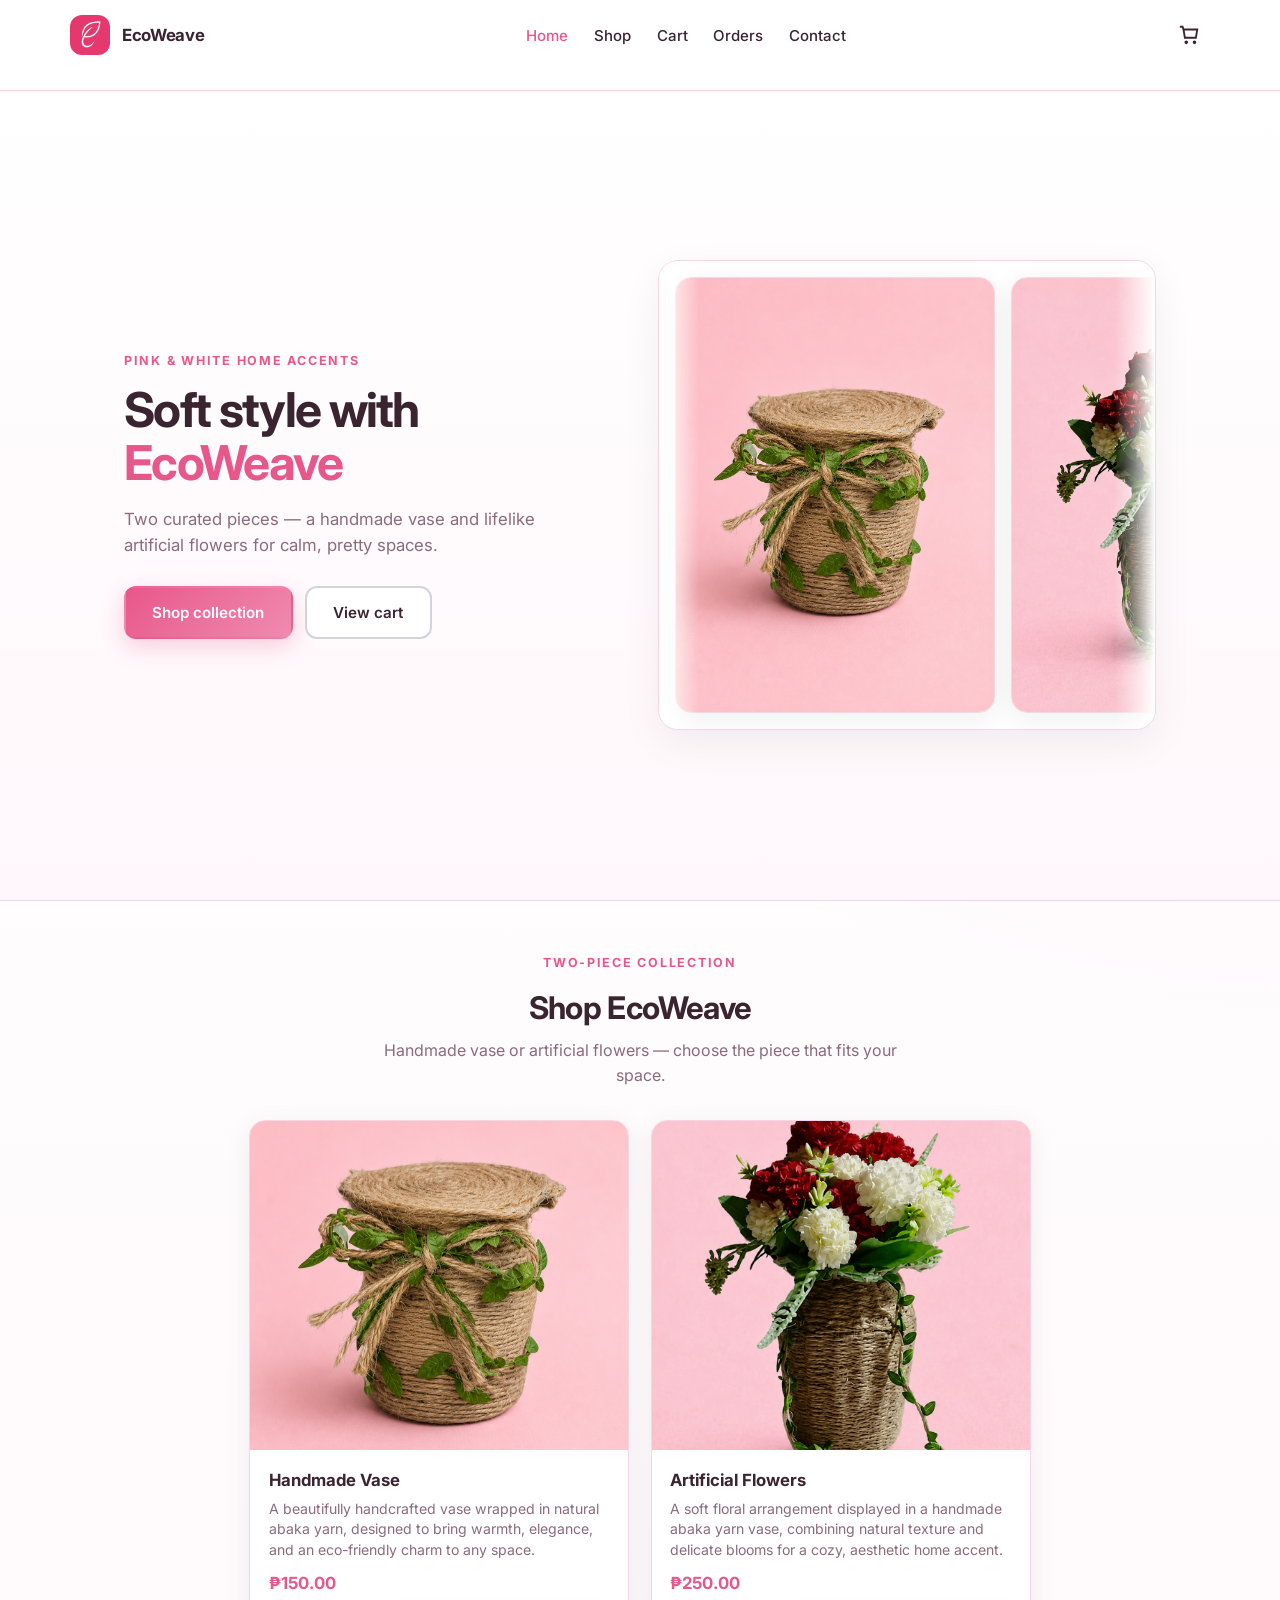
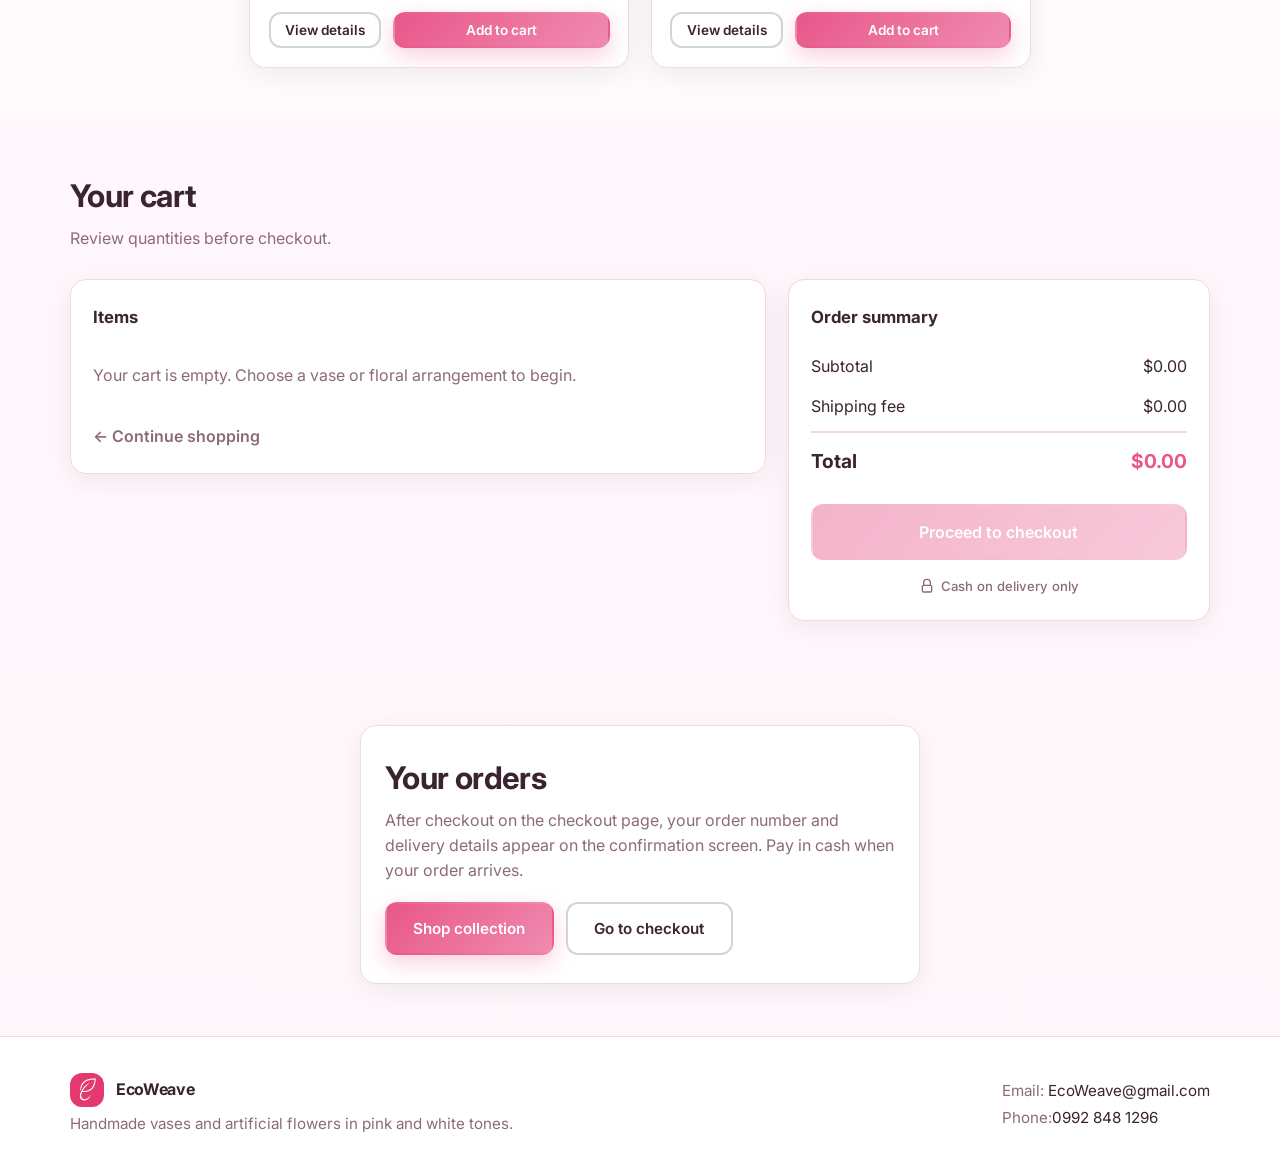
==== commit cdd726d6: "una" ====
--- a/index.html
+++ b/index.html
@@ -3,25 +3,21 @@
 <head>
   <meta charset="UTF-8" />
   <meta name="viewport" content="width=device-width, initial-scale=1.0" />
-  <title>Bazaaro — Online Bazaar Marketplace</title>
+  <title>EcoWeave — Handmade Vase &amp; Artificial Flowers</title>
+  <link rel="icon" href="assets/images/logo2.png" type="image/png" sizes="192x192" />
+  <link rel="apple-touch-icon" href="assets/images/logo2.png" />
   <link rel="preconnect" href="https://fonts.googleapis.com" />
   <link rel="preconnect" href="https://fonts.gstatic.com" crossorigin />
   <link href="https://fonts.googleapis.com/css2?family=Inter:wght@400;500;600;700&display=swap" rel="stylesheet" />
   <link rel="stylesheet" href="css/styles.css" />
 </head>
 <body>
-  <!-- ========== Navigation ========== -->
   <header class="site-header">
     <nav class="nav container" aria-label="Main">
       <div class="nav-row flex flex-between flex-center-y">
         <a href="#hero" class="logo-brand flex flex-center-y gap-sm" data-section="hero">
-          <span class="logo-icon" aria-hidden="true">
-            <svg width="22" height="22" viewBox="0 0 24 24" fill="none" xmlns="http://www.w3.org/2000/svg">
-              <path d="M3 9l1.5 12h15L21 9H3z" stroke="currentColor" stroke-width="2" stroke-linejoin="round" fill="none"/>
-              <path d="M8 9V7a4 4 0 118 0v2" stroke="currentColor" stroke-width="2" stroke-linecap="round" fill="none"/>
-            </svg>
-          </span>
-          <span class="logo-text">Bazaaro</span>
+          <img class="logo-icon" src="assets/images/logo2.png" alt="" width="40" height="40" />
+          <span class="logo-text">EcoWeave</span>
         </a>
 
         <button type="button" class="nav-toggle" aria-label="Open menu" aria-expanded="false">
@@ -32,217 +28,126 @@
 
         <ul class="nav-links flex flex-center-y">
           <li><a href="#hero" class="nav-link nav-link--active" data-section="hero">Home</a></li>
-          <li><a href="#browse" class="nav-link" data-section="browse">Browse</a></li>
+          <li><a href="#browse" class="nav-link" data-section="browse">Shop</a></li>
           <li><a href="#cart" class="nav-link" data-section="cart">Cart</a></li>
           <li><a href="#orders" class="nav-link" data-section="orders">Orders</a></li>
           <li><a href="#contact" class="nav-link" data-section="contact">Contact</a></li>
         </ul>
 
         <div class="nav-actions flex flex-center-y gap-action">
-          <button type="button" class="icon-btn" id="navSearchBtn" aria-label="Search products">
-            <svg width="22" height="22" viewBox="0 0 24 24" fill="none" stroke="currentColor" stroke-width="2" aria-hidden="true">
-              <circle cx="11" cy="11" r="8"/><path d="M21 21l-4.35-4.35"/>
-            </svg>
-          </button>
           <a href="#cart" class="icon-btn icon-btn--cart" data-section="cart" aria-label="Cart">
             <svg width="22" height="22" viewBox="0 0 24 24" fill="none" stroke="currentColor" stroke-width="2" aria-hidden="true">
               <path d="M6 6h15l-1.5 9h-12z"/><circle cx="9" cy="20" r="1"/><circle cx="18" cy="20" r="1"/><path d="M6 6L5 3H2"/>
             </svg>
             <span class="cart-badge hidden" id="cartBadge">0</span>
           </a>
-          <span class="avatar-placeholder" title="Profile" role="img" aria-label="User profile placeholder"></span>
         </div>
       </div>
     </nav>
   </header>
 
   <main>
-    <!-- ========== 1. Hero / Dashboard ========== -->
     <section id="hero" class="hero section section--hero">
-      <div class="container">
+      <div class="hero-stage">
         <div class="hero-inner flex hero-flex">
           <div class="hero-copy">
+            <p class="hero-eyebrow">Pink &amp; white home accents</p>
             <h1 class="hero-title">
-              Discover unique <span class="text-accent">bazaar</span> finds
+              Soft style with <span class="text-accent">EcoWeave</span>
             </h1>
             <p class="hero-subtitle text-muted">
-              Browse fun, useful, and random items from our online bazaar.
+              Two curated pieces — a handmade vase and lifelike artificial flowers for calm, pretty spaces.
             </p>
             <div class="hero-actions flex flex-wrap gap-sm">
-              <a href="#browse" class="btn btn-primary" data-section="browse">Browse Items</a>
-              <a href="#cart" class="btn btn-ghost-dark" data-section="cart">View Cart</a>
-            </div>
-          </div>
-          <div class="hero-visual-wrap">
-            <div class="hero-visual card-soft">
-              <div class="hero-placeholder placeholder-img" aria-hidden="true">
-                <span class="hero-placeholder-label">Product showcase</span>
-              </div>
-            </div>
-          </div>
-        </div>
-      </div>
-    </section>
-
-    <!-- ========== 2. Browse / Products ========== -->
+              <a href="#browse" class="btn btn-primary" data-section="browse">Shop collection</a>
+              <a href="#cart" class="btn btn-ghost-dark" data-section="cart">View cart</a>
+            </div>
+          </div>
+
+          <div class="hero-carousel" aria-label="Featured product photos">
+            <div class="hero-carousel-track">
+              <figure class="hero-slide card-soft">
+                <img class="hero-slide-media product-image" src="assets/images/vase.png" alt="Handmade Vase" width="320" height="400" />
+                <figcaption class="hero-slide-caption">Handmade Vase</figcaption>
+              </figure>
+              <figure class="hero-slide card-soft">
+                <img class="hero-slide-media product-image" src="assets/images/artificial%20vase.png" alt="Artificial Flowers" width="320" height="400" />
+                <figcaption class="hero-slide-caption">Artificial Flowers</figcaption>
+              </figure>
+              <figure class="hero-slide card-soft" aria-hidden="true">
+                <img class="hero-slide-media product-image" src="assets/images/vase.png" alt="" width="320" height="400" />
+                <figcaption class="hero-slide-caption">Handmade Vase</figcaption>
+              </figure>
+              <figure class="hero-slide card-soft" aria-hidden="true">
+                <img class="hero-slide-media product-image" src="assets/images/artificial%20vase.png" alt="" width="320" height="400" />
+                <figcaption class="hero-slide-caption">Artificial Flowers</figcaption>
+              </figure>
+            </div>
+          </div>
+        </div>
+      </div>
+    </section>
+
     <section id="browse" class="browse section">
       <div class="container">
-        <header class="section-header section-header--row flex flex-between flex-wrap gap-md flex-center-y">
-          <div>
-            <h2 class="section-title">Shop the bazaar</h2>
-            <p class="section-desc text-muted">Curious gadgets, gifts, and everyday surprises.</p>
-          </div>
-          <div class="browse-toolbar flex flex-wrap gap-sm flex-grow-toolbar">
-            <label class="sr-only" for="productSearch">Search products</label>
-            <input type="search" id="productSearch" class="input input--search" placeholder="Search items..." autocomplete="off" />
-          </div>
+        <header class="section-header text-center browse-intro">
+          <p class="section-eyebrow">Two-piece collection</p>
+          <h2 class="section-title">Shop EcoWeave</h2>
+          <p class="section-desc text-muted">Handmade vase or artificial flowers — choose the piece that fits your space.</p>
         </header>
 
-        <div class="browse-layout grid browse-grid">
-          <aside class="categories card-soft">
-            <h3 class="categories-title">Categories</h3>
-            <ul class="category-list">
-              <li><button type="button" class="category-btn is-active" data-filter="all">All</button></li>
-              <li><button type="button" class="category-btn" data-filter="toys">Toys</button></li>
-              <li><button type="button" class="category-btn" data-filter="accessories">Accessories</button></li>
-              <li><button type="button" class="category-btn" data-filter="home">Home Items</button></li>
-              <li><button type="button" class="category-btn" data-filter="collectibles">Collectibles</button></li>
-              <li><button type="button" class="category-btn" data-filter="gifts">Gifts</button></li>
-            </ul>
-          </aside>
-
-          <div class="menu-grid grid menu-cards" id="productGrid">
-            <article
-              class="product-card card-soft"
-              data-id="p1"
-              data-category="toys"
-              data-name="Giant Dice"
-              data-price="14.99"
-              data-desc="Oversized colorful dice — great for board-game nights, classroom fun, or quirky shelf decor. Lightweight and easy to spot across the room."
-            >
-              <div class="product-card-media placeholder-img placeholder-img--card" aria-hidden="true"></div>
-              <div class="product-card-body">
-                <h3 class="product-name">Giant Dice</h3>
-                <p class="product-desc">Playful oversized dice for games and display.</p>
-                <p class="product-price">$14.99</p>
-                <div class="product-actions flex flex-wrap gap-sm">
-                  <button type="button" class="btn btn-ghost-dark btn-sm view-details">View Details</button>
-                  <button type="button" class="btn btn-primary btn-sm btn-flex add-to-cart" data-id="p1" data-name="Giant Dice" data-price="14.99">Add to Cart</button>
-                </div>
-              </div>
-            </article>
-
-            <article
-              class="product-card card-soft"
-              data-id="p2"
-              data-category="accessories"
-              data-name="Keychain Set"
-              data-price="8.49"
-              data-desc="A mixed set of durable metal and enamel keychains. Clip them to bags, keys, or lanyards — each set is a little different for that bazaar surprise."
-            >
-              <div class="product-card-media placeholder-img placeholder-img--card" aria-hidden="true"></div>
-              <div class="product-card-body">
-                <h3 class="product-name">Keychain Set</h3>
-                <p class="product-desc">Assorted styles — perfect for organizing keys in style.</p>
-                <p class="product-price">$8.49</p>
-                <div class="product-actions flex flex-wrap gap-sm">
-                  <button type="button" class="btn btn-ghost-dark btn-sm view-details">View Details</button>
-                  <button type="button" class="btn btn-primary btn-sm btn-flex add-to-cart" data-id="p2" data-name="Keychain Set" data-price="8.49">Add to Cart</button>
-                </div>
-              </div>
-            </article>
-
-            <article
-              class="product-card card-soft"
-              data-id="p3"
-              data-category="home"
-              data-name="Mini Lamp"
-              data-price="21.99"
-              data-desc="Compact LED desk lamp with adjustable neck. Warm light for reading, crafting, or late-night browsing — fits small desks and nightstands."
-            >
-              <div class="product-card-media placeholder-img placeholder-img--card" aria-hidden="true"></div>
-              <div class="product-card-body">
-                <h3 class="product-name">Mini Lamp</h3>
-                <p class="product-desc">Small footprint, cozy glow for any corner.</p>
-                <p class="product-price">$21.99</p>
-                <div class="product-actions flex flex-wrap gap-sm">
-                  <button type="button" class="btn btn-ghost-dark btn-sm view-details">View Details</button>
-                  <button type="button" class="btn btn-primary btn-sm btn-flex add-to-cart" data-id="p3" data-name="Mini Lamp" data-price="21.99">Add to Cart</button>
-                </div>
-              </div>
-            </article>
-
-            <article
-              class="product-card card-soft"
-              data-id="p4"
-              data-category="gifts"
-              data-name="Tote Bag"
-              data-price="16.50"
-              data-desc="Sturdy canvas tote with reinforced handles. Great for market runs, library trips, or gifting — simple design that goes with everything."
-            >
-              <div class="product-card-media placeholder-img placeholder-img--card" aria-hidden="true"></div>
-              <div class="product-card-body">
-                <h3 class="product-name">Tote Bag</h3>
-                <p class="product-desc">Canvas carryall for daily errands and gifts.</p>
-                <p class="product-price">$16.50</p>
-                <div class="product-actions flex flex-wrap gap-sm">
-                  <button type="button" class="btn btn-ghost-dark btn-sm view-details">View Details</button>
-                  <button type="button" class="btn btn-primary btn-sm btn-flex add-to-cart" data-id="p4" data-name="Tote Bag" data-price="16.50">Add to Cart</button>
-                </div>
-              </div>
-            </article>
-
-            <article
-              class="product-card card-soft"
-              data-id="p5"
-              data-category="accessories"
-              data-name="Phone Stand"
-              data-price="9.99"
-              data-desc="Foldable phone stand with non-slip base. Prop your device for video calls, recipes, or streaming — folds flat for travel."
-            >
-              <div class="product-card-media placeholder-img placeholder-img--card" aria-hidden="true"></div>
-              <div class="product-card-body">
-                <h3 class="product-name">Phone Stand</h3>
-                <p class="product-desc">Hands-free viewing at home or on the go.</p>
-                <p class="product-price">$9.99</p>
-                <div class="product-actions flex flex-wrap gap-sm">
-                  <button type="button" class="btn btn-ghost-dark btn-sm view-details">View Details</button>
-                  <button type="button" class="btn btn-primary btn-sm btn-flex add-to-cart" data-id="p5" data-name="Phone Stand" data-price="9.99">Add to Cart</button>
-                </div>
-              </div>
-            </article>
-
-            <article
-              class="product-card card-soft"
-              data-id="p6"
-              data-category="collectibles"
-              data-name="Mystery Box"
-              data-price="19.99"
-              data-desc="A sealed surprise box of bazaar odds and ends — small gadgets, stickers, or trinkets. Part of the fun is not knowing exactly what you will get!"
-            >
-              <div class="product-card-media placeholder-img placeholder-img--card" aria-hidden="true"></div>
-              <div class="product-card-body">
-                <h3 class="product-name">Mystery Box</h3>
-                <p class="product-desc">Surprise assortment — perfect for curious shoppers.</p>
-                <p class="product-price">$19.99</p>
-                <div class="product-actions flex flex-wrap gap-sm">
-                  <button type="button" class="btn btn-ghost-dark btn-sm view-details">View Details</button>
-                  <button type="button" class="btn btn-primary btn-sm btn-flex add-to-cart" data-id="p6" data-name="Mystery Box" data-price="19.99">Add to Cart</button>
-                </div>
-              </div>
-            </article>
-          </div>
-        </div>
-      </div>
-    </section>
-
-    <!-- ========== 3. Product details modal ========== -->
+        <div class="menu-grid grid menu-cards menu-cards--duo" id="productGrid">
+          <article
+            class="product-card card-soft"
+            data-id="p1"
+            data-category="decor"
+            data-name="Handmade Vase"
+            data-price="45.00"
+            data-desc="A beautifully handcrafted vase wrapped in natural abaka yarn, designed to bring warmth, elegance, and an eco-friendly charm to any space."
+            data-image="assets/images/vase.png"
+          >
+            <img class="product-card-media product-image" src="assets/images/vase.png" alt="Handmade Vase" width="640" height="560" />
+            <div class="product-card-body">
+              <h3 class="product-name">Handmade Vase</h3>
+              <p class="product-desc">A beautifully handcrafted vase wrapped in natural abaka yarn, designed to bring warmth, elegance, and an eco-friendly charm to any space.</p>
+              <p class="product-price">₱150.00</p>
+              <div class="product-actions flex flex-wrap gap-sm">
+                <button type="button" class="btn btn-ghost-dark btn-sm view-details">View details</button>
+                <button type="button" class="btn btn-primary btn-sm btn-flex add-to-cart" data-id="p1" data-name="Handmade Vase" data-price="45.00">Add to cart</button>
+              </div>
+            </div>
+          </article>
+
+          <article
+            class="product-card card-soft"
+            data-id="p2"
+            data-category="florals"
+            data-name="Artificial Flowers"
+            data-price="38.00"
+            data-desc="A soft floral arrangement displayed in a handmade abaka yarn vase, combining natural texture and delicate blooms for a cozy, aesthetic home accent."
+            data-image="assets/images/artificial%20vase.png"
+          >
+            <img class="product-card-media product-image" src="assets/images/artificial%20vase.png" alt="Artificial Flowers" width="640" height="560" />
+            <div class="product-card-body">
+              <h3 class="product-name">Artificial Flowers</h3>
+              <p class="product-desc">A soft floral arrangement displayed in a handmade abaka yarn vase, combining natural texture and delicate blooms for a cozy, aesthetic home accent.</p>
+              <p class="product-price">₱250.00</p>
+              <div class="product-actions flex flex-wrap gap-sm">
+                <button type="button" class="btn btn-ghost-dark btn-sm view-details">View details</button>
+                <button type="button" class="btn btn-primary btn-sm btn-flex add-to-cart" data-id="p2" data-name="Artificial Flowers" data-price="38.00">Add to cart</button>
+              </div>
+            </div>
+          </article>
+        </div>
+      </div>
+    </section>
+
     <div class="modal hidden" id="productModal" role="dialog" aria-modal="true" aria-labelledby="modalProductTitle" aria-hidden="true">
       <div class="modal-backdrop" id="modalBackdrop" tabindex="-1"></div>
       <div class="modal-panel card-soft">
         <button type="button" class="modal-close" id="modalClose" aria-label="Close details">&times;</button>
         <div class="modal-grid">
-          <div class="modal-image placeholder-img placeholder-img--modal" id="modalImage" aria-hidden="true"></div>
+          <img class="modal-image product-image" id="modalImage" src="" alt="" width="640" height="640" />
           <div class="modal-content">
             <h2 class="modal-title" id="modalProductTitle">Product</h2>
             <p class="modal-desc text-muted" id="modalProductDesc"></p>
@@ -255,17 +160,19 @@
                 <button type="button" class="qty-btn" id="modalQtyInc" aria-label="Increase quantity">+</button>
               </div>
             </div>
-            <button type="button" class="btn btn-primary btn-block" id="modalAddToCart">Add to Cart</button>
+            <div class="modal-actions flex flex-col gap-sm">
+              <button type="button" class="btn btn-primary btn-block" id="modalAddToCart">Add to cart</button>
+              <button type="button" class="btn btn-ghost-dark btn-block" id="modalBuyNow">Buy now</button>
+            </div>
           </div>
         </div>
       </div>
     </div>
 
-    <!-- ========== 4. Cart ========== -->
     <section id="cart" class="cart section section-alt">
       <div class="container">
         <header class="section-header">
-          <h2 class="section-title">Your Cart</h2>
+          <h2 class="section-title">Your cart</h2>
           <p class="section-desc text-muted">Review quantities before checkout.</p>
         </header>
 
@@ -273,7 +180,7 @@
           <div class="cart-panel card-soft">
             <h3 class="panel-title">Items</h3>
             <ul class="cart-list" id="cartList">
-              <li class="cart-empty text-muted" id="cartEmpty">Your cart is empty. Browse the bazaar to add items.</li>
+              <li class="cart-empty text-muted" id="cartEmpty">Your cart is empty. Choose a vase or floral arrangement to begin.</li>
             </ul>
             <a href="#browse" class="continue-browse link-back" data-section="browse">← Continue shopping</a>
           </div>
@@ -286,7 +193,7 @@
                 <dd id="subtotalDisplay">$0.00</dd>
               </div>
               <div class="summary-row flex flex-between">
-                <dt>Shipping Fee</dt>
+                <dt>Shipping fee</dt>
                 <dd id="shippingDisplay">$0.00</dd>
               </div>
               <div class="summary-row summary-row--total flex flex-between">
@@ -294,137 +201,45 @@
                 <dd id="totalDisplay">$0.00</dd>
               </div>
             </dl>
-            <button type="button" class="btn btn-primary btn-block btn-checkout-lg" id="proceedCheckout">Proceed to Checkout</button>
+            <button type="button" class="btn btn-primary btn-block btn-checkout-lg" id="proceedCheckout">Proceed to checkout</button>
             <p class="secure-checkout flex flex-center-y gap-xs">
               <svg width="16" height="16" viewBox="0 0 24 24" fill="none" stroke="currentColor" stroke-width="2" aria-hidden="true">
                 <rect x="5" y="11" width="14" height="10" rx="2"/><path d="M7 11V7a5 5 0 0110 0v4"/>
               </svg>
-              Secure checkout
+              Cash on delivery only
             </p>
           </aside>
         </div>
       </div>
     </section>
 
-    <!-- ========== 5. Orders (placeholder hub) ========== -->
     <section id="orders" class="orders section">
       <div class="container container--checkout">
         <div class="orders-card card-soft">
           <h2 class="section-title">Your orders</h2>
           <p class="text-muted orders-text">
-            After you complete checkout, you will see your order number and details on the confirmation screen. Check your email for shipping updates.
+            After checkout on the checkout page, your order number and delivery details appear on the confirmation screen. Pay in cash when your order arrives.
           </p>
           <div class="flex flex-wrap gap-sm">
-            <a href="#browse" class="btn btn-primary" data-section="browse">Browse items</a>
-            <a href="#cart" class="btn btn-ghost-dark" data-section="cart">View cart</a>
-          </div>
-        </div>
-      </div>
-    </section>
-
-    <!-- ========== 6. Checkout ========== -->
-    <section id="checkout" class="checkout section section-alt">
-      <div class="container container--checkout">
-        <header class="section-header">
-          <h2 class="section-title">Checkout</h2>
-          <p class="section-desc text-muted">Shipping details and how you will pay.</p>
-        </header>
-
-        <form class="checkout-form card-soft" id="checkoutForm" novalidate>
-          <fieldset class="form-fieldset">
-            <legend class="fieldset-legend">Customer information</legend>
-            <div class="form-group">
-              <label for="customerName">Name</label>
-              <input type="text" id="customerName" name="name" class="input" placeholder="Full name" required autocomplete="name" />
-            </div>
-            <div class="form-group">
-              <label for="customerAddress">Address</label>
-              <input type="text" id="customerAddress" name="address" class="input" placeholder="Street, city, postal code" required autocomplete="street-address" />
-            </div>
-            <div class="form-group">
-              <label for="customerPhone">Phone number</label>
-              <input type="tel" id="customerPhone" name="phone" class="input" placeholder="(555) 123-4567" required autocomplete="tel" />
-            </div>
-          </fieldset>
-
-          <fieldset class="form-fieldset payment-fieldset">
-            <legend class="fieldset-legend">Payment method</legend>
-            <label class="radio-row">
-              <input type="radio" name="payment" value="cash" checked />
-              <span>Cash on Delivery</span>
-            </label>
-            <label class="radio-row">
-              <input type="radio" name="payment" value="wallet" />
-              <span>E-Wallet</span>
-            </label>
-          </fieldset>
-
-          <div class="checkout-footer flex flex-between flex-wrap gap-md flex-center-y">
-            <div class="checkout-total-pill">
-              <span class="text-muted checkout-total-label">Total</span>
-              <strong class="checkout-total-value text-accent" id="checkoutTotalDisplay">$0.00</strong>
-            </div>
-            <button type="submit" class="btn btn-primary btn-place-order">Place Order</button>
-          </div>
-        </form>
-      </div>
-    </section>
-
-    <!-- ========== 7. Order confirmation ========== -->
-    <section id="confirmation" class="confirmation section hidden" aria-live="polite">
-      <div class="container container--confirm">
-        <div class="confirmation-card card-soft text-center">
-          <div class="confirmation-icon" aria-hidden="true">
-            <svg width="36" height="36" viewBox="0 0 24 24" fill="none" stroke="currentColor" stroke-width="3" stroke-linecap="round" stroke-linejoin="round">
-              <polyline points="20 6 9 17 4 12"/>
-            </svg>
-          </div>
-          <h2 class="confirmation-title">Order Confirmed!</h2>
-          <p class="confirmation-msg text-muted" id="confirmationThankYou">Thank you for shopping at Bazaaro.</p>
-
-          <div class="order-details-box text-left">
-            <h3 class="order-details-heading">Order summary</h3>
-            <dl class="order-details-list">
-              <div class="order-detail-row flex flex-between">
-                <dt>Order number</dt>
-                <dd id="orderNumberDisplay">—</dd>
-              </div>
-              <div class="order-detail-row flex flex-between order-detail-row--emphasis">
-                <dt>Total</dt>
-                <dd class="text-accent" id="confirmTotal">$0.00</dd>
-              </div>
-            </dl>
-            <h3 class="order-details-heading order-details-heading--sub">Ship to</h3>
-            <div class="confirm-customer text-muted" id="confirmCustomerBlock">
-              <p id="confirmCustomerName"></p>
-              <p id="confirmCustomerAddress"></p>
-              <p id="confirmCustomerPhone"></p>
-            </div>
-          </div>
-
-          <button type="button" class="btn btn-primary" id="backHome">Back to Home</button>
-        </div>
-      </div>
-    </section>
-
-    <!-- ========== Footer / Contact ========== -->
+            <a href="#browse" class="btn btn-primary" data-section="browse">Shop collection</a>
+            <a href="checkout.html" class="btn btn-ghost-dark">Go to checkout</a>
+          </div>
+        </div>
+      </div>
+    </section>
+
     <footer id="contact" class="footer section">
       <div class="container footer-inner flex flex-between flex-wrap gap-md flex-center-y">
         <div>
           <strong class="logo-brand logo-brand--footer flex flex-center-y gap-sm">
-            <span class="logo-icon" aria-hidden="true">
-              <svg width="20" height="20" viewBox="0 0 24 24" fill="none" xmlns="http://www.w3.org/2000/svg">
-                <path d="M3 9l1.5 12h15L21 9H3z" stroke="currentColor" stroke-width="2" stroke-linejoin="round" fill="none"/>
-                <path d="M8 9V7a4 4 0 118 0v2" stroke="currentColor" stroke-width="2" stroke-linecap="round" fill="none"/>
-              </svg>
-            </span>
-            <span class="logo-text">Bazaaro</span>
+            <img class="logo-icon" src="assets/images/logo2.png" alt="" width="40" height="40" />
+            <span class="logo-text">EcoWeave</span>
           </strong>
-          <p class="text-muted footer-tag">Your online bazaar for unexpected finds.</p>
+          <p class="text-muted footer-tag">Handmade vases and artificial flowers in pink and white tones.</p>
         </div>
         <div class="footer-contact">
-          <p><span class="text-muted">Email:</span> hello@bazaaro.example</p>
-          <p><span class="text-muted">Phone:</span> (555) 019-2834</p>
+          <p><span class="text-muted">Email:</span> EcoWeave@gmail.com</p>
+          <p><span class="text-muted">Phone:</span>0992 848 1296</p>
         </div>
       </div>
     </footer>
--- a/css/styles.css
+++ b/css/styles.css
@@ -1,19 +1,18 @@
 /* ============================================
-   Bazaaro — bazaar / marketplace template
-   White cards, light gray page bg, orange accent
+   EcoWeave — pink & white storefront
    ============================================ */
 
 :root {
-  --color-bg: #f8f9fa;
+  --color-bg: #fff7fb;
   --color-bg-elevated: #ffffff;
-  --color-border: #e8eaed;
-  --color-text: #1c1c1e;
-  --color-muted: #6b7280;
-  --color-accent: #ff8c00;
-  --color-accent-hover: #e67e00;
-  --color-accent-soft: rgba(255, 140, 0, 0.14);
-  --color-success: #22c55e;
-  --color-success-soft: #ecfdf5;
+  --color-border: #f3d7e4;
+  --color-text: #3a2430;
+  --color-muted: #8b6b7a;
+  --color-accent: #e8578a;
+  --color-accent-hover: #d64578;
+  --color-accent-soft: rgba(232, 87, 138, 0.14);
+  --color-success: #e8578a;
+  --color-success-soft: #fff0f6;
   --shadow-soft: 0 6px 28px rgba(17, 24, 39, 0.07);
   --shadow-card: 0 12px 40px rgba(17, 24, 39, 0.06);
   --radius-sm: 12px;
@@ -43,7 +42,9 @@
   font-size: 1rem;
   line-height: 1.55;
   color: var(--color-text);
-  background: var(--color-bg);
+  background:
+    radial-gradient(circle at top right, rgba(232, 87, 138, 0.08), transparent 34%),
+    linear-gradient(180deg, #ffffff 0%, var(--color-bg) 100%);
   padding-top: var(--header-h);
 }
 
@@ -61,6 +62,10 @@
   width: min(560px, 100% - 2rem);
 }
 
+#checkout .container--checkout {
+  width: min(1100px, 100% - 2rem);
+}
+
 .container--confirm {
   width: min(520px, 100% - 2rem);
 }
@@ -70,9 +75,12 @@
 }
 
 .section--hero {
-  padding-block: 2.5rem 3rem;
-  background: var(--color-bg-elevated);
+  padding: 0;
+  background: linear-gradient(180deg, #ffffff 0%, #fff7fb 100%);
   border-bottom: 1px solid var(--color-border);
+  overflow: hidden;
+  display: flex;
+  justify-content: center;
 }
 
 .section-alt {
@@ -195,23 +203,17 @@
   text-decoration: none;
   color: inherit;
   font-weight: 700;
-  font-size: 1.2rem;
+  font-size: 1.05rem;
   letter-spacing: -0.02em;
 }
 
 .logo-icon {
-  display: inline-flex;
-  align-items: center;
-  justify-content: center;
+  display: block;
   width: 40px;
   height: 40px;
   border-radius: var(--radius-sm);
-  background: var(--color-accent);
-  color: #fff;
-}
-
-.logo-icon svg {
-  display: block;
+  object-fit: contain;
+  flex-shrink: 0;
 }
 
 .logo-text {
@@ -290,15 +292,6 @@
   border-radius: 999px;
 }
 
-.avatar-placeholder {
-  width: 40px;
-  height: 40px;
-  border-radius: 50%;
-  background: linear-gradient(145deg, #e5e7eb, #d1d5db);
-  border: 2px solid var(--color-border);
-  flex-shrink: 0;
-}
-
 .nav-toggle {
   display: none;
   flex-direction: column;
@@ -349,9 +342,9 @@
 }
 
 .btn-primary {
-  background: var(--color-accent);
+  background: linear-gradient(135deg, var(--color-accent) 0%, #f08bb0 100%);
   color: #fff;
-  box-shadow: 0 6px 18px rgba(255, 140, 0, 0.35);
+  box-shadow: 0 8px 22px rgba(232, 87, 138, 0.28);
 }
 
 .btn-primary:hover {
@@ -443,6 +436,31 @@
 }
 
 /* ---------- Hero ---------- */
+.hero-eyebrow,
+.section-eyebrow {
+  margin: 0 0 0.75rem;
+  font-size: 0.78rem;
+  font-weight: 700;
+  letter-spacing: 0.14em;
+  text-transform: uppercase;
+  color: var(--color-accent);
+}
+
+.hero-stage {
+  width: min(1080px, 100%);
+  aspect-ratio: 1080 / 1920;
+  max-height: min(1920px, calc(100dvh - var(--header-h)));
+  margin-inline: auto;
+  padding: clamp(1.25rem, 3.5vh, 2.5rem) clamp(1rem, 4vw, 1.5rem);
+  display: flex;
+  align-items: center;
+  justify-content: center;
+}
+
+.hero-stage .hero-inner {
+  width: 100%;
+}
+
 .hero-flex {
   flex-direction: column;
   gap: 2rem;
@@ -461,10 +479,106 @@
     max-width: 520px;
   }
 
-  .hero-visual-wrap {
+  .hero-carousel {
     flex: 1;
-    max-width: 520px;
-  }
+    max-width: 560px;
+  }
+
+  .hero-stage .hero-flex {
+    gap: clamp(1.5rem, 3vw, 2.5rem);
+  }
+
+  .hero-stage .hero-copy,
+  .hero-stage .hero-carousel {
+    flex: 1 1 0;
+    min-width: 0;
+    max-width: none;
+  }
+}
+
+.hero-carousel {
+  position: relative;
+  overflow: hidden;
+  border-radius: var(--radius-lg);
+  border: 1px solid var(--color-border);
+  background: #fff;
+  box-shadow: var(--shadow-card);
+}
+
+.hero-carousel::before,
+.hero-carousel::after {
+  content: "";
+  position: absolute;
+  top: 0;
+  bottom: 0;
+  width: 2.5rem;
+  z-index: 1;
+  pointer-events: none;
+}
+
+.hero-carousel::before {
+  left: 0;
+  background: linear-gradient(90deg, #fff, transparent);
+}
+
+.hero-carousel::after {
+  right: 0;
+  background: linear-gradient(270deg, #fff, transparent);
+}
+
+.hero-carousel-track {
+  display: flex;
+  gap: 1rem;
+  width: max-content;
+  padding: 1rem;
+  animation: hero-scroll 16s linear infinite;
+}
+
+.hero-carousel:hover .hero-carousel-track {
+  animation-play-state: paused;
+}
+
+@media (prefers-reduced-motion: reduce) {
+  .hero-carousel-track {
+    animation: none;
+    overflow-x: auto;
+    scroll-snap-type: x mandatory;
+    width: 100%;
+    padding-bottom: 0.5rem;
+  }
+
+  .hero-slide {
+    scroll-snap-align: start;
+  }
+}
+
+@keyframes hero-scroll {
+  0% {
+    transform: translateX(0);
+  }
+
+  100% {
+    transform: translateX(calc(-50% - 0.5rem));
+  }
+}
+
+.hero-slide {
+  flex: 0 0 min(78vw, 320px);
+  margin: 0;
+  overflow: hidden;
+}
+
+.hero-slide-media {
+  aspect-ratio: 4 / 5;
+  width: 100%;
+  border-radius: var(--radius-sm);
+}
+
+.hero-slide-caption {
+  margin: 0.75rem 0 0;
+  font-weight: 600;
+  color: var(--color-text);
+  text-align: center;
 }
 
 .hero-title {
@@ -509,7 +623,19 @@
 
 /* ---------- Placeholders ---------- */
 .placeholder-img {
-  background: linear-gradient(160deg, #eceef2 0%, #d8dce3 100%);
+  background: linear-gradient(160deg, #fff0f6 0%, #f8d7e6 100%);
+}
+
+.placeholder-img--vase {
+  background:
+    linear-gradient(145deg, rgba(232, 87, 138, 0.18), transparent 55%),
+    linear-gradient(160deg, #fff0f6 0%, #f3d7e4 100%);
+}
+
+.placeholder-img--flowers {
+  background:
+    linear-gradient(145deg, rgba(255, 255, 255, 0.7), transparent 55%),
+    linear-gradient(160deg, #ffe8f1 0%, #f6bfd6 100%);
 }
 
 .placeholder-img--card {
@@ -525,6 +651,30 @@
   min-height: 200px;
 }
 
+.product-image {
+  display: block;
+  width: 100%;
+  height: 100%;
+  object-fit: cover;
+  background: linear-gradient(160deg, #fff0f6 0%, #f8d7e6 100%);
+}
+
+.product-card-media {
+  aspect-ratio: 1.15 / 1;
+  border-radius: var(--radius-sm) var(--radius-sm) 0 0;
+}
+
+.modal-image {
+  aspect-ratio: 1 / 1;
+  width: 100%;
+  border-radius: var(--radius-md);
+  min-height: 200px;
+}
+
+.cart-thumb.product-image {
+  object-fit: cover;
+}
+
 /* ---------- Section headers ---------- */
 .section-header {
   margin-bottom: 1.75rem;
@@ -544,6 +694,32 @@
 .section-desc {
   margin: 0;
   max-width: 52ch;
+}
+
+.browse-intro {
+  max-width: 42rem;
+  margin-inline: auto;
+  margin-bottom: 2rem;
+}
+
+.browse-intro .section-desc {
+  margin-inline: auto;
+}
+
+.menu-cards.menu-cards--duo {
+  grid-template-columns: minmax(0, 380px);
+  justify-content: center;
+  gap: 1.35rem;
+  width: 100%;
+  max-width: 920px;
+  margin-inline: auto;
+}
+
+@media (min-width: 760px) {
+  .menu-cards.menu-cards--duo {
+    grid-template-columns: repeat(2, minmax(260px, 380px));
+    justify-content: center;
+  }
 }
 
 /* ---------- Browse toolbar ---------- */
@@ -786,6 +962,10 @@
   border: 1px solid var(--color-border);
 }
 
+.modal-actions {
+  margin-top: 0.25rem;
+}
+
 /* ---------- Orders hub ---------- */
 .orders-card {
   padding: 1.75rem 1.5rem;
@@ -984,7 +1164,91 @@
   font-weight: 500;
 }
 
+.checkout-back {
+  margin: 1rem 0 0;
+}
+
+.checkout-back .link-back {
+  font-weight: 600;
+}
+
 /* ---------- Checkout ---------- */
+.checkout-layout {
+  grid-template-columns: 1fr;
+  gap: 1.35rem;
+  align-items: start;
+}
+
+@media (min-width: 900px) {
+  .checkout-layout {
+    grid-template-columns: minmax(0, 1.05fr) minmax(0, 0.95fr);
+  }
+}
+
+.checkout-order {
+  padding: 1.5rem 1.35rem;
+}
+
+.checkout-items {
+  list-style: none;
+  margin: 0;
+  padding: 0;
+}
+
+.checkout-items-empty {
+  padding: 0.5rem 0 1rem;
+}
+
+.checkout-item {
+  display: grid;
+  grid-template-columns: 72px minmax(0, 1fr) auto;
+  gap: 0.9rem 1rem;
+  align-items: center;
+  padding: 1rem 0;
+  border-bottom: 1px solid var(--color-border);
+}
+
+.checkout-item:last-child {
+  border-bottom: none;
+}
+
+.checkout-item-thumb {
+  width: 72px;
+  height: 72px;
+  border-radius: var(--radius-sm);
+  object-fit: cover;
+}
+
+.checkout-item-name {
+  margin: 0 0 0.25rem;
+  font-weight: 700;
+  font-size: 0.98rem;
+}
+
+.checkout-item-meta {
+  margin: 0;
+  font-size: 0.88rem;
+}
+
+.checkout-item-total {
+  margin: 0;
+  font-weight: 700;
+  color: var(--color-accent);
+  white-space: nowrap;
+}
+
+.checkout-summary {
+  margin-top: 0.35rem;
+  padding-top: 1rem;
+  border-top: 1px solid var(--color-border);
+}
+
+.checkout-edit-cart {
+  display: inline-block;
+  margin-top: 1rem;
+  font-weight: 600;
+}
+
 .checkout-form {
   padding: 1.85rem 1.65rem;
 }
@@ -1011,6 +1275,59 @@
   font-weight: 600;
   font-size: 0.88rem;
   margin-bottom: 0.35rem;
+}
+
+.label-optional {
+  font-weight: 500;
+  color: var(--color-muted);
+}
+
+.form-hint {
+  margin: 0 0 1rem;
+  font-size: 0.92rem;
+  line-height: 1.45;
+}
+
+.location-grid {
+  display: grid;
+  gap: 1rem;
+}
+
+@media (min-width: 640px) {
+  .location-grid {
+    grid-template-columns: repeat(2, minmax(0, 1fr));
+  }
+}
+
+.location-grid .form-group--full {
+  grid-column: 1 / -1;
+}
+
+.checkout-status {
+  flex: 1 1 100%;
+  margin: 0;
+}
+
+.checkout-status--error {
+  color: #b4234f;
+}
+
+.checkout-status--success {
+  color: #0f7a4f;
+}
+
+.confirm-order-items {
+  margin: 0 0 1rem;
+  padding-left: 1.1rem;
+}
+
+.confirm-order-items li + li {
+  margin-top: 0.35rem;
+}
+
+.order-email-status {
+  margin: 1rem 0 0;
+  font-size: 0.92rem;
 }
 
 .input {
@@ -1028,6 +1345,39 @@
   outline: none;
   border-color: var(--color-accent);
   box-shadow: 0 0 0 3px var(--color-accent-soft);
+}
+
+.payment-cod {
+  display: flex;
+  align-items: flex-start;
+  gap: 0.9rem;
+  padding: 1rem 1.1rem;
+  border: 1px solid rgba(232, 87, 138, 0.22);
+  background: linear-gradient(180deg, rgba(232, 87, 138, 0.06), rgba(255, 255, 255, 0.95));
+  box-shadow: none;
+}
+
+.payment-cod-icon {
+  display: inline-flex;
+  align-items: center;
+  justify-content: center;
+  width: 44px;
+  height: 44px;
+  border-radius: 12px;
+  background: var(--color-accent-soft);
+  color: var(--color-accent);
+  flex-shrink: 0;
+}
+
+.payment-cod-title {
+  margin: 0 0 0.25rem;
+  font-weight: 700;
+}
+
+.payment-cod-desc {
+  margin: 0;
+  font-size: 0.92rem;
+  line-height: 1.45;
 }
 
 .payment-fieldset .radio-row {
@@ -1055,6 +1405,7 @@
   margin-top: 0.5rem;
   padding-top: 1.25rem;
   border-top: 1px solid var(--color-border);
+  align-items: center;
 }
 
 .checkout-total-pill {
@@ -1074,7 +1425,7 @@
 /* ---------- Confirmation ---------- */
 .confirmation {
   padding-block: 3rem 4rem;
-  background: linear-gradient(180deg, #ecfdf5 0%, var(--color-bg) 55%);
+  background: linear-gradient(180deg, #fff0f6 0%, var(--color-bg) 55%);
 }
 
 .confirmation-card {
@@ -1170,12 +1521,12 @@
 }
 
 .logo-brand--footer .logo-text {
-  font-size: 1.15rem;
+  font-size: 1rem;
 }
 
 .logo-brand--footer .logo-icon {
-  width: 36px;
-  height: 36px;
+  width: 34px;
+  height: 34px;
 }
 
 /* ---------- Footer ---------- */
@@ -1214,10 +1565,6 @@
     grid-row: 1;
     justify-self: end;
     gap: 0.35rem;
-  }
-
-  .avatar-placeholder {
-    display: none;
   }
 
   .nav-toggle {
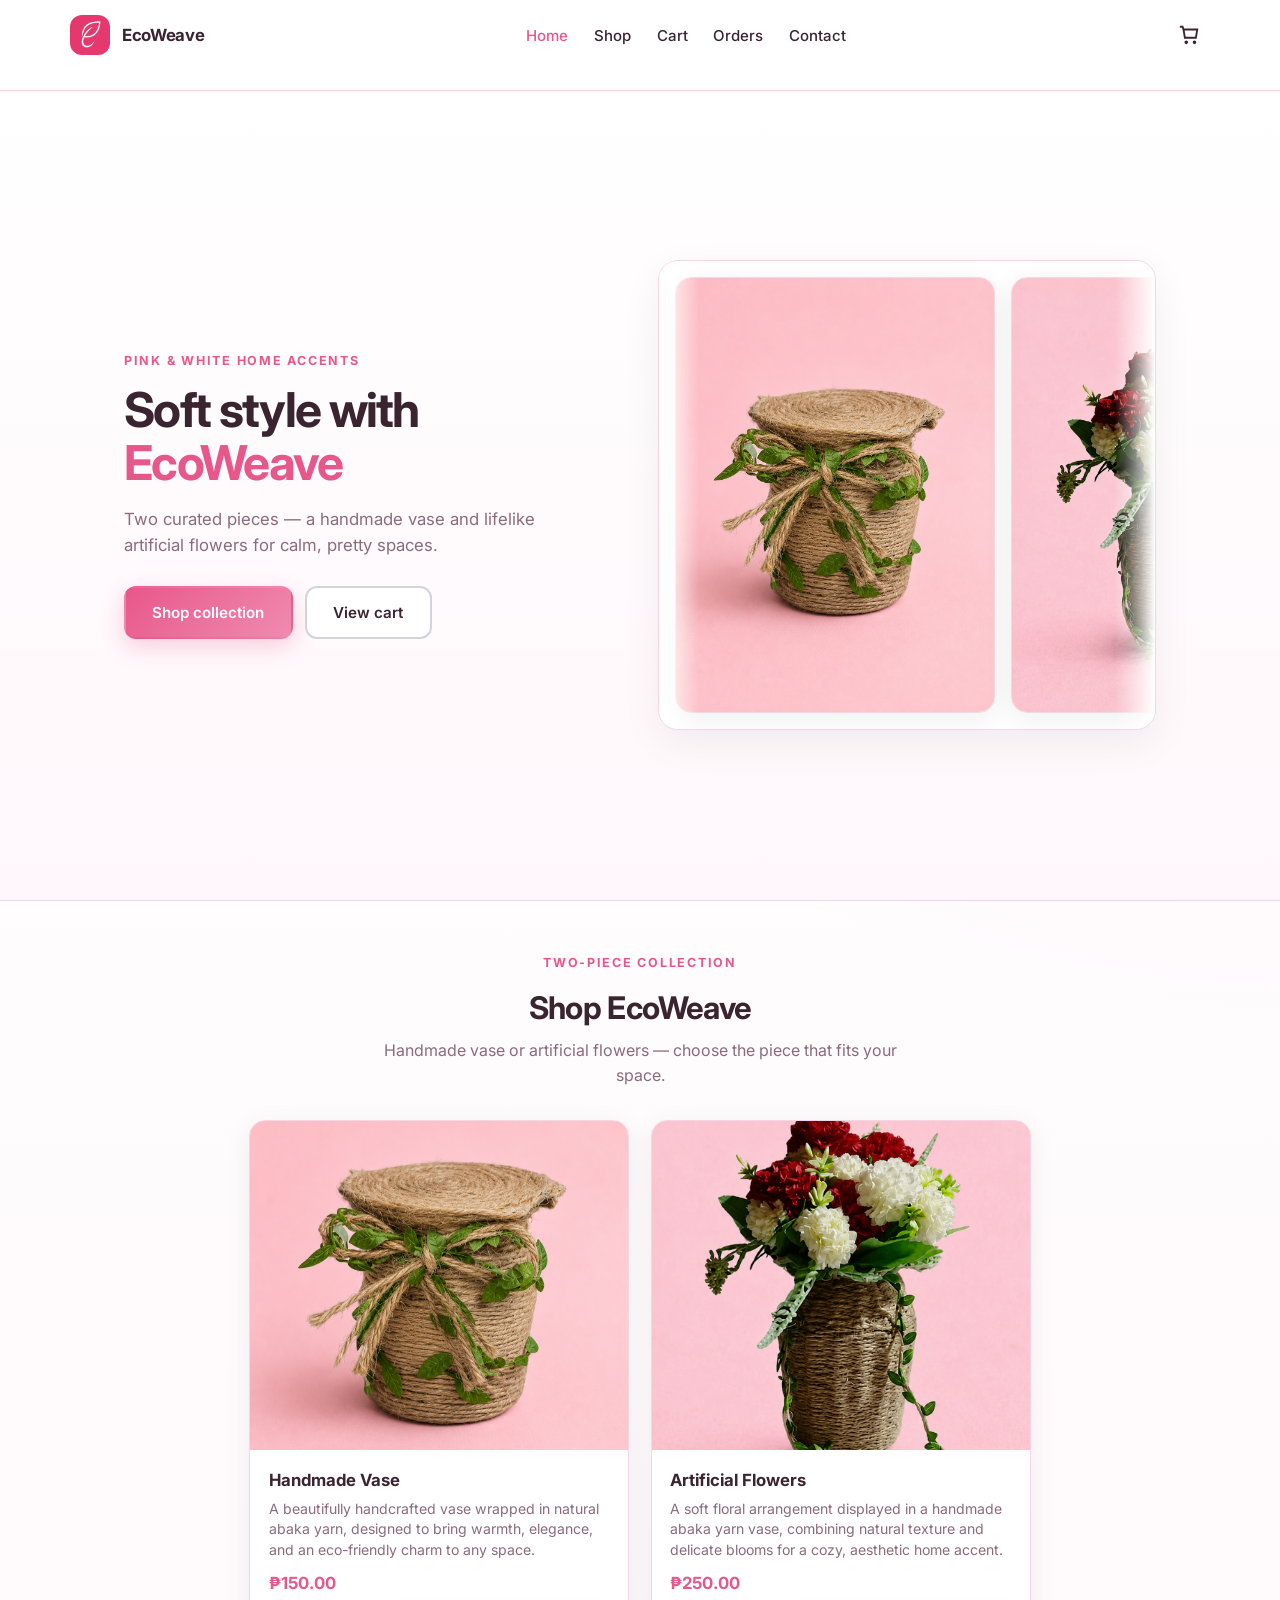
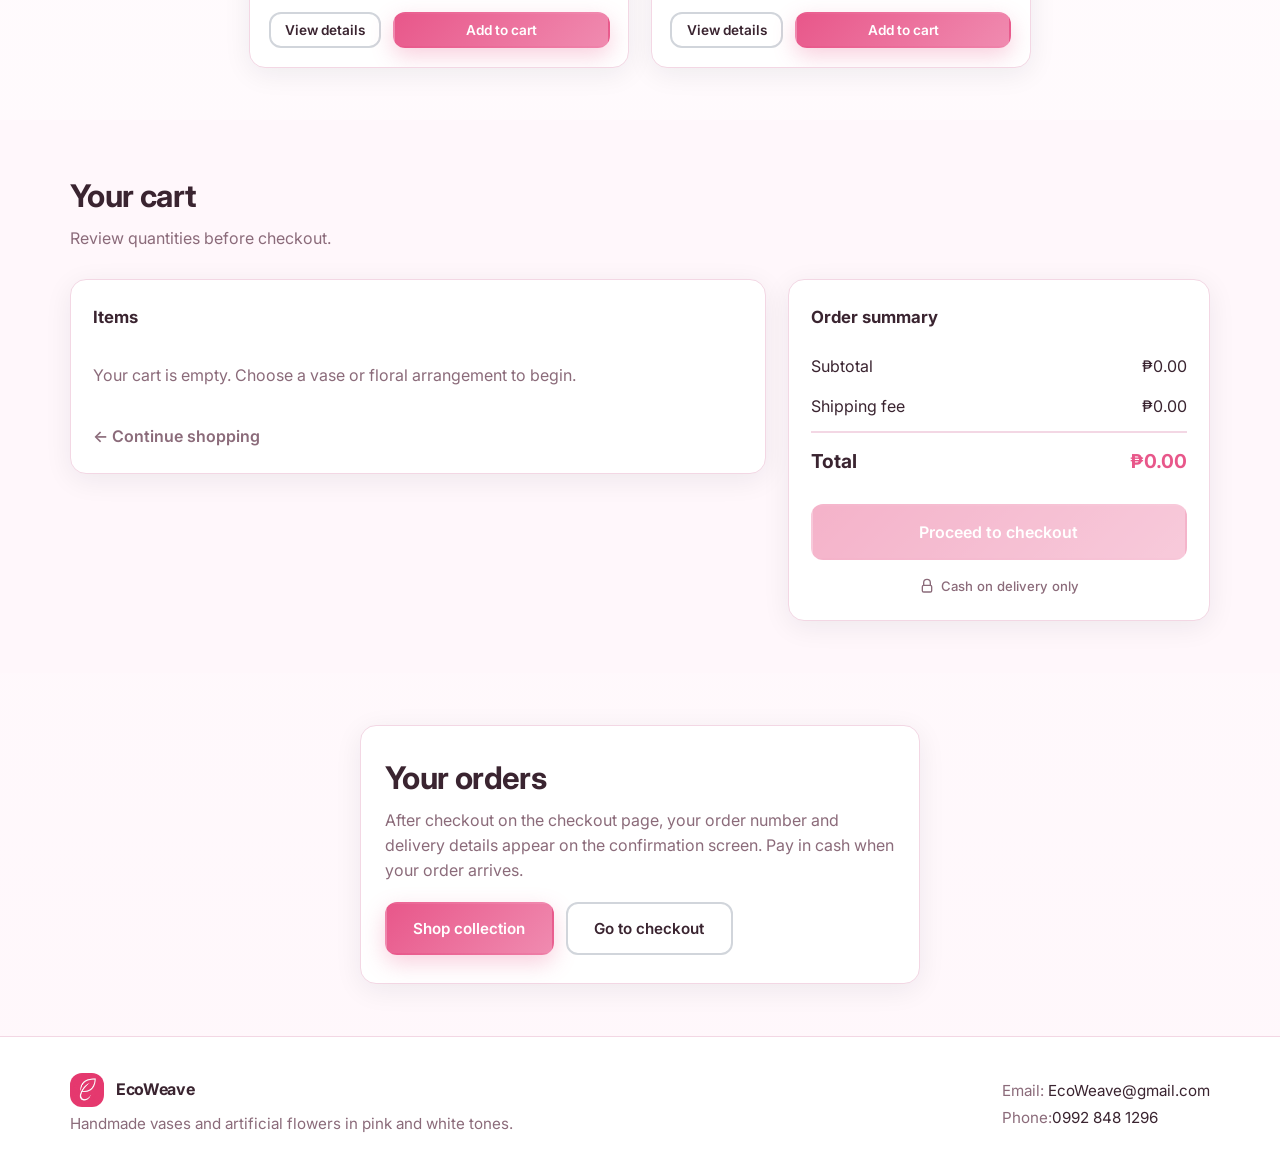
==== commit 98559558: "Fix modal and cart prices to use peso amounts for both products." ====
--- a/index.html
+++ b/index.html
@@ -102,7 +102,7 @@
             data-id="p1"
             data-category="decor"
             data-name="Handmade Vase"
-            data-price="45.00"
+            data-price="150.00"
             data-desc="A beautifully handcrafted vase wrapped in natural abaka yarn, designed to bring warmth, elegance, and an eco-friendly charm to any space."
             data-image="assets/images/vase.png"
           >
@@ -113,7 +113,7 @@
               <p class="product-price">₱150.00</p>
               <div class="product-actions flex flex-wrap gap-sm">
                 <button type="button" class="btn btn-ghost-dark btn-sm view-details">View details</button>
-                <button type="button" class="btn btn-primary btn-sm btn-flex add-to-cart" data-id="p1" data-name="Handmade Vase" data-price="45.00">Add to cart</button>
+                <button type="button" class="btn btn-primary btn-sm btn-flex add-to-cart" data-id="p1" data-name="Handmade Vase" data-price="150.00">Add to cart</button>
               </div>
             </div>
           </article>
@@ -123,7 +123,7 @@
             data-id="p2"
             data-category="florals"
             data-name="Artificial Flowers"
-            data-price="38.00"
+            data-price="250.00"
             data-desc="A soft floral arrangement displayed in a handmade abaka yarn vase, combining natural texture and delicate blooms for a cozy, aesthetic home accent."
             data-image="assets/images/artificial%20vase.png"
           >
@@ -134,7 +134,7 @@
               <p class="product-price">₱250.00</p>
               <div class="product-actions flex flex-wrap gap-sm">
                 <button type="button" class="btn btn-ghost-dark btn-sm view-details">View details</button>
-                <button type="button" class="btn btn-primary btn-sm btn-flex add-to-cart" data-id="p2" data-name="Artificial Flowers" data-price="38.00">Add to cart</button>
+                <button type="button" class="btn btn-primary btn-sm btn-flex add-to-cart" data-id="p2" data-name="Artificial Flowers" data-price="250.00">Add to cart</button>
               </div>
             </div>
           </article>
@@ -190,15 +190,15 @@
             <dl class="summary-rows">
               <div class="summary-row flex flex-between">
                 <dt>Subtotal</dt>
-                <dd id="subtotalDisplay">$0.00</dd>
+                <dd id="subtotalDisplay">₱0.00</dd>
               </div>
               <div class="summary-row flex flex-between">
                 <dt>Shipping fee</dt>
-                <dd id="shippingDisplay">$0.00</dd>
+                <dd id="shippingDisplay">₱0.00</dd>
               </div>
               <div class="summary-row summary-row--total flex flex-between">
                 <dt>Total</dt>
-                <dd id="totalDisplay">$0.00</dd>
+                <dd id="totalDisplay">₱0.00</dd>
               </div>
             </dl>
             <button type="button" class="btn btn-primary btn-block btn-checkout-lg" id="proceedCheckout">Proceed to checkout</button>
--- a/css/styles.css
+++ b/css/styles.css
@@ -1580,12 +1580,15 @@
     flex-direction: column;
     align-items: stretch;
     width: 100%;
-    gap: 0;
+    gap: 0.35rem;
     justify-self: stretch;
     display: none;
-    padding: 0.65rem 0 0.25rem;
-    margin-top: 0.5rem;
-    border-top: 1px solid var(--color-border);
+    margin-top: 0.75rem;
+    padding: 0.5rem;
+    border: 1px solid var(--color-border);
+    border-radius: var(--radius-md);
+    background: var(--color-bg-elevated);
+    box-shadow: var(--shadow-soft);
   }
 
   .nav-links.is-open {
@@ -1593,16 +1596,22 @@
   }
 
   .nav-links li {
-    border-bottom: 1px solid var(--color-border);
-  }
-
-  .nav-links li:last-child {
     border-bottom: none;
   }
 
   .nav-link {
     display: block;
-    padding: 0.85rem 0.25rem;
+    padding: 0.8rem 0.9rem;
+    border-radius: var(--radius-sm);
+    font-weight: 600;
+  }
+
+  .nav-link--active {
+    background: var(--color-accent-soft);
+  }
+
+  .nav-toggle[aria-expanded="true"] {
+    background: var(--color-accent-soft);
   }
 }
 
@@ -1626,3 +1635,185 @@
     grid-row: 1;
   }
 }
+
+/* ---------- Mobile polish ---------- */
+@media (max-width: 959px) {
+  .hero-stage {
+    aspect-ratio: auto;
+    max-height: none;
+    padding: 1.5rem 0 2rem;
+  }
+
+  .hero-flex {
+    gap: 1.5rem;
+  }
+
+  .hero-copy {
+    text-align: center;
+  }
+
+  .hero-subtitle {
+    margin-inline: auto;
+  }
+
+  .hero-actions {
+    justify-content: center;
+  }
+
+  .hero-actions .btn {
+    flex: 1 1 100%;
+    max-width: 22rem;
+  }
+
+  .hero-carousel::before,
+  .hero-carousel::after {
+    width: 1.5rem;
+  }
+}
+
+@media (max-width: 767px) {
+  body.nav-open {
+    overflow: hidden;
+  }
+
+  .container,
+  .container--checkout,
+  .container--confirm,
+  #checkout .container--checkout {
+    width: min(1140px, 100% - 1.5rem);
+  }
+
+  .section {
+    padding-block: 2.25rem;
+  }
+
+  .section-header {
+    margin-bottom: 1.35rem;
+  }
+
+  .hero-title {
+    font-size: clamp(1.85rem, 8vw, 2.35rem);
+  }
+
+  .hero-subtitle {
+    font-size: 0.98rem;
+  }
+
+  .hero-slide {
+    flex-basis: min(72vw, 280px);
+  }
+
+  .menu-cards.menu-cards--duo {
+    gap: 1rem;
+  }
+
+  .product-card-body {
+    padding: 1rem;
+  }
+
+  .product-actions {
+    flex-direction: column;
+    align-items: stretch;
+  }
+
+  .product-actions .btn {
+    width: 100%;
+  }
+
+  .cart-panel,
+  .cart-summary,
+  .checkout-order,
+  .checkout-form,
+  .orders-card,
+  .confirmation-card {
+    padding: 1.2rem 1rem;
+  }
+
+  .cart-item {
+    grid-template-columns: 52px minmax(0, 1fr) auto;
+    grid-template-rows: auto auto auto;
+    gap: 0.75rem;
+    padding: 0.9rem 0;
+  }
+
+  .cart-thumb {
+    grid-row: 1 / 3;
+  }
+
+  .cart-item-info {
+    grid-column: 2;
+    grid-row: 1;
+  }
+
+  .cart-remove {
+    grid-column: 3;
+    grid-row: 1;
+    align-self: start;
+    justify-self: end;
+  }
+
+  .cart-item .qty-row {
+    grid-column: 2;
+    grid-row: 2;
+    justify-self: start;
+  }
+
+  .cart-line-total {
+    grid-column: 2 / 4;
+    grid-row: 3;
+    justify-self: end;
+  }
+
+  .checkout-item {
+    grid-template-columns: 60px minmax(0, 1fr);
+    grid-template-rows: auto auto;
+  }
+
+  .checkout-item-total {
+    grid-column: 2;
+    justify-self: start;
+  }
+
+  .checkout-footer {
+    flex-direction: column;
+    align-items: stretch;
+  }
+
+  .checkout-total-pill {
+    width: 100%;
+  }
+
+  .btn-place-order,
+  .btn-checkout-lg {
+    width: 100%;
+    min-width: 0;
+  }
+
+  .footer-inner {
+    flex-direction: column;
+    align-items: flex-start;
+    gap: 1.25rem;
+  }
+}
+
+@media (max-width: 599px) {
+  .modal {
+    align-items: flex-end;
+    padding: 0;
+  }
+
+  .modal-panel {
+    width: 100%;
+    max-height: 92dvh;
+    border-radius: var(--radius-lg) var(--radius-lg) 0 0;
+    padding: 1.25rem 1rem 1.5rem;
+  }
+
+  .modal-grid {
+    padding-top: 0.25rem;
+  }
+
+  .modal-actions .btn {
+    width: 100%;
+  }
+}
